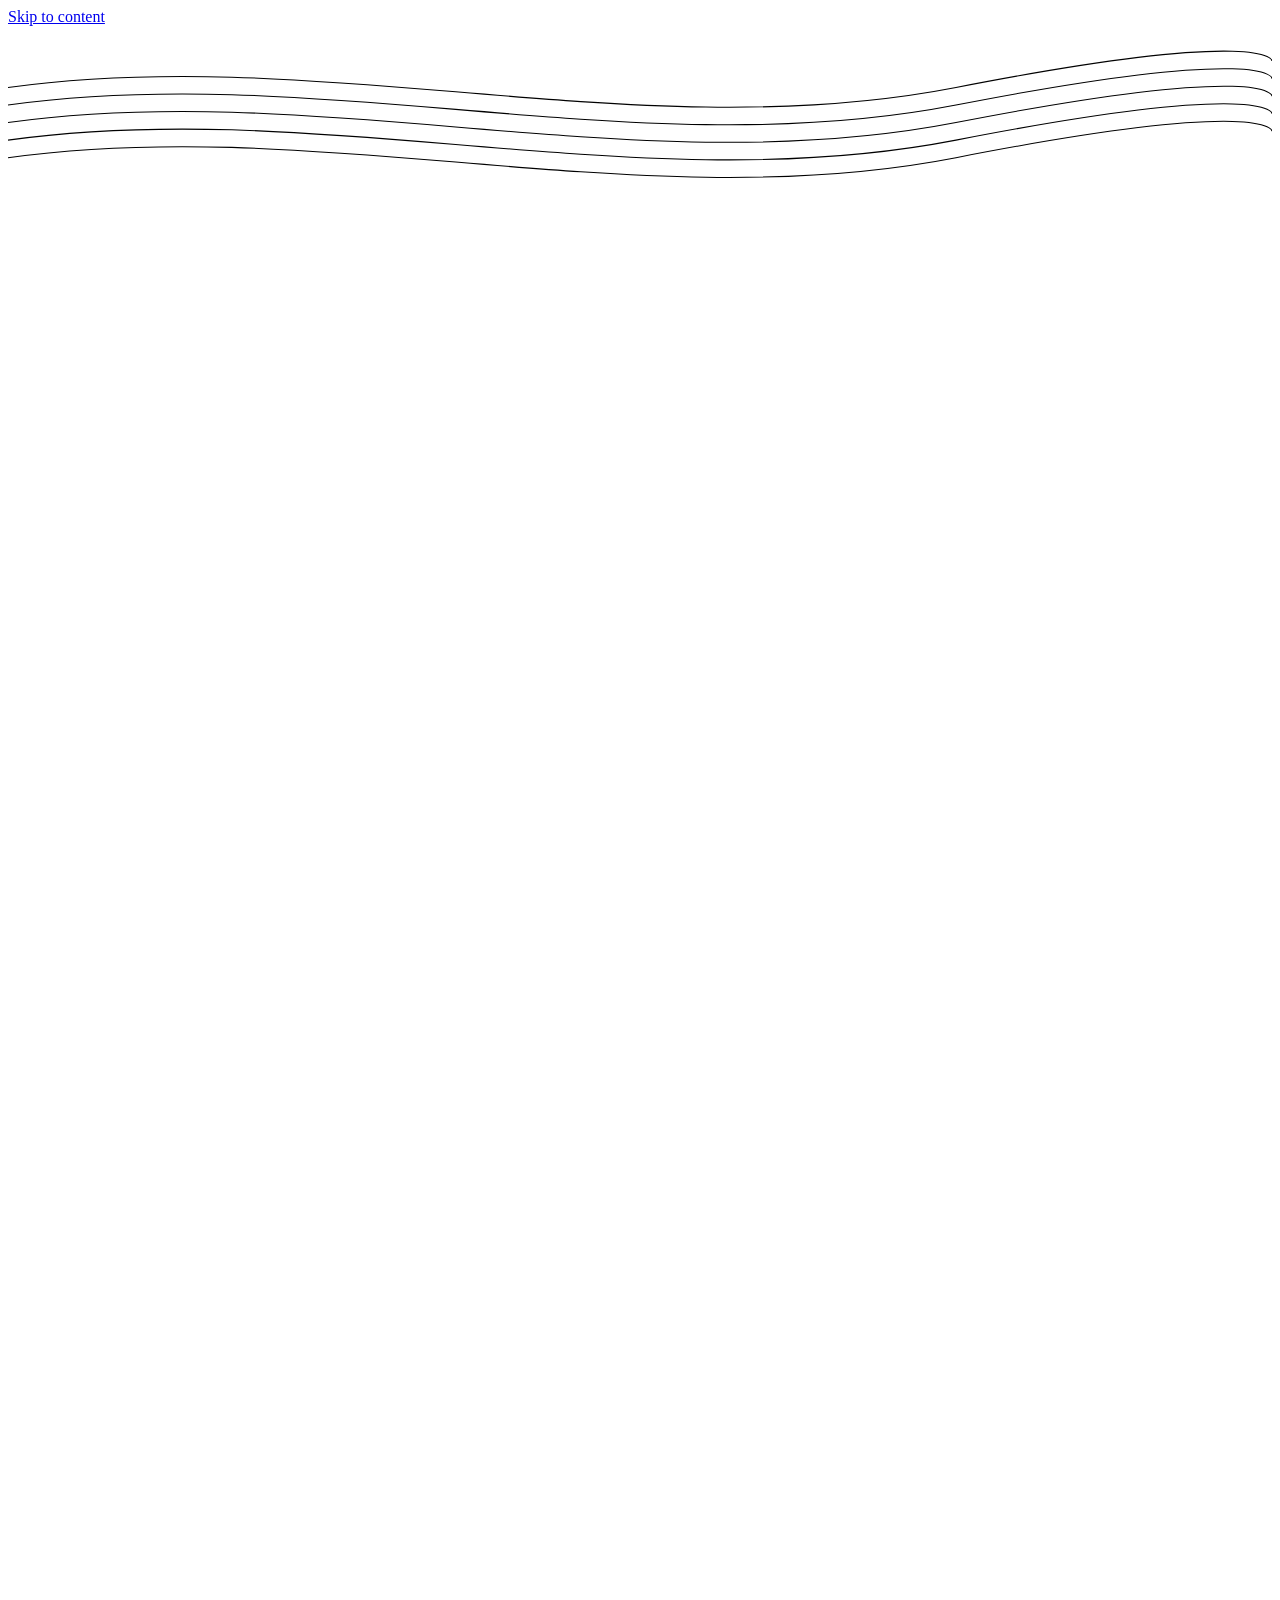
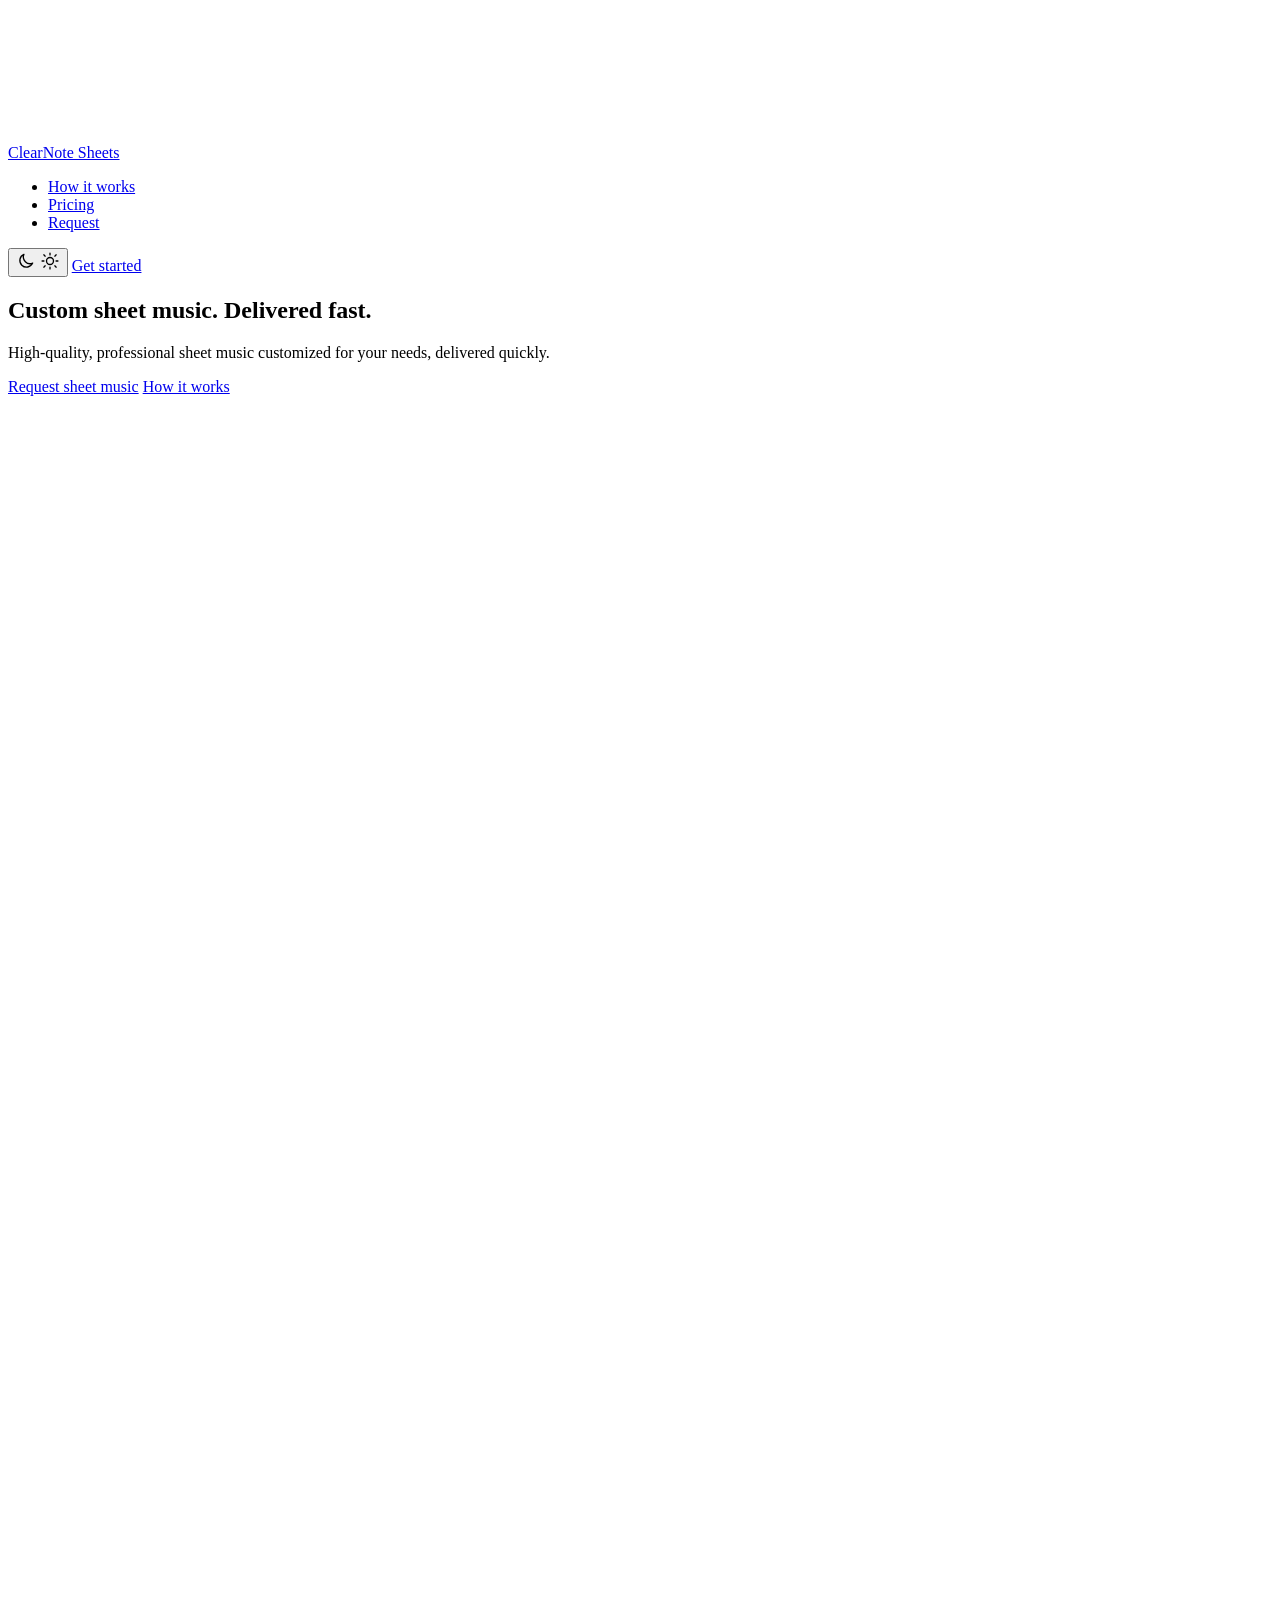
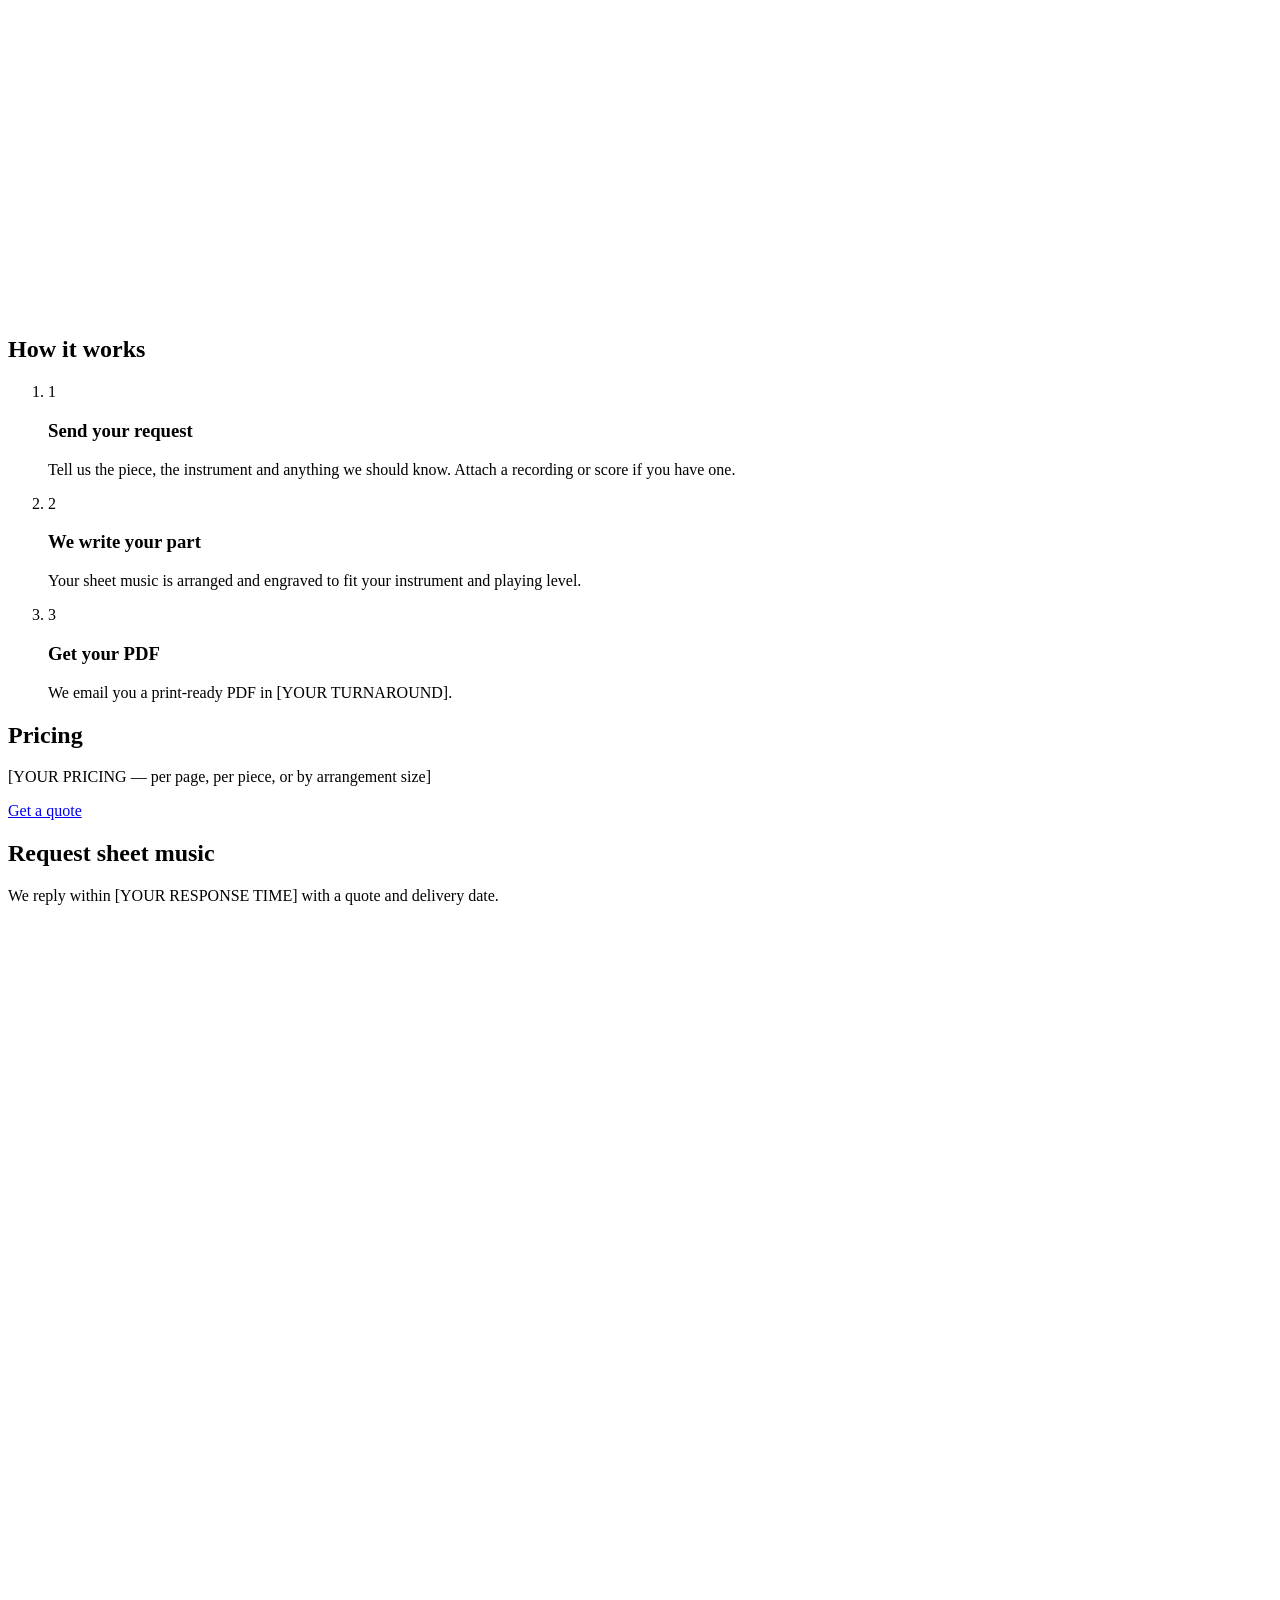
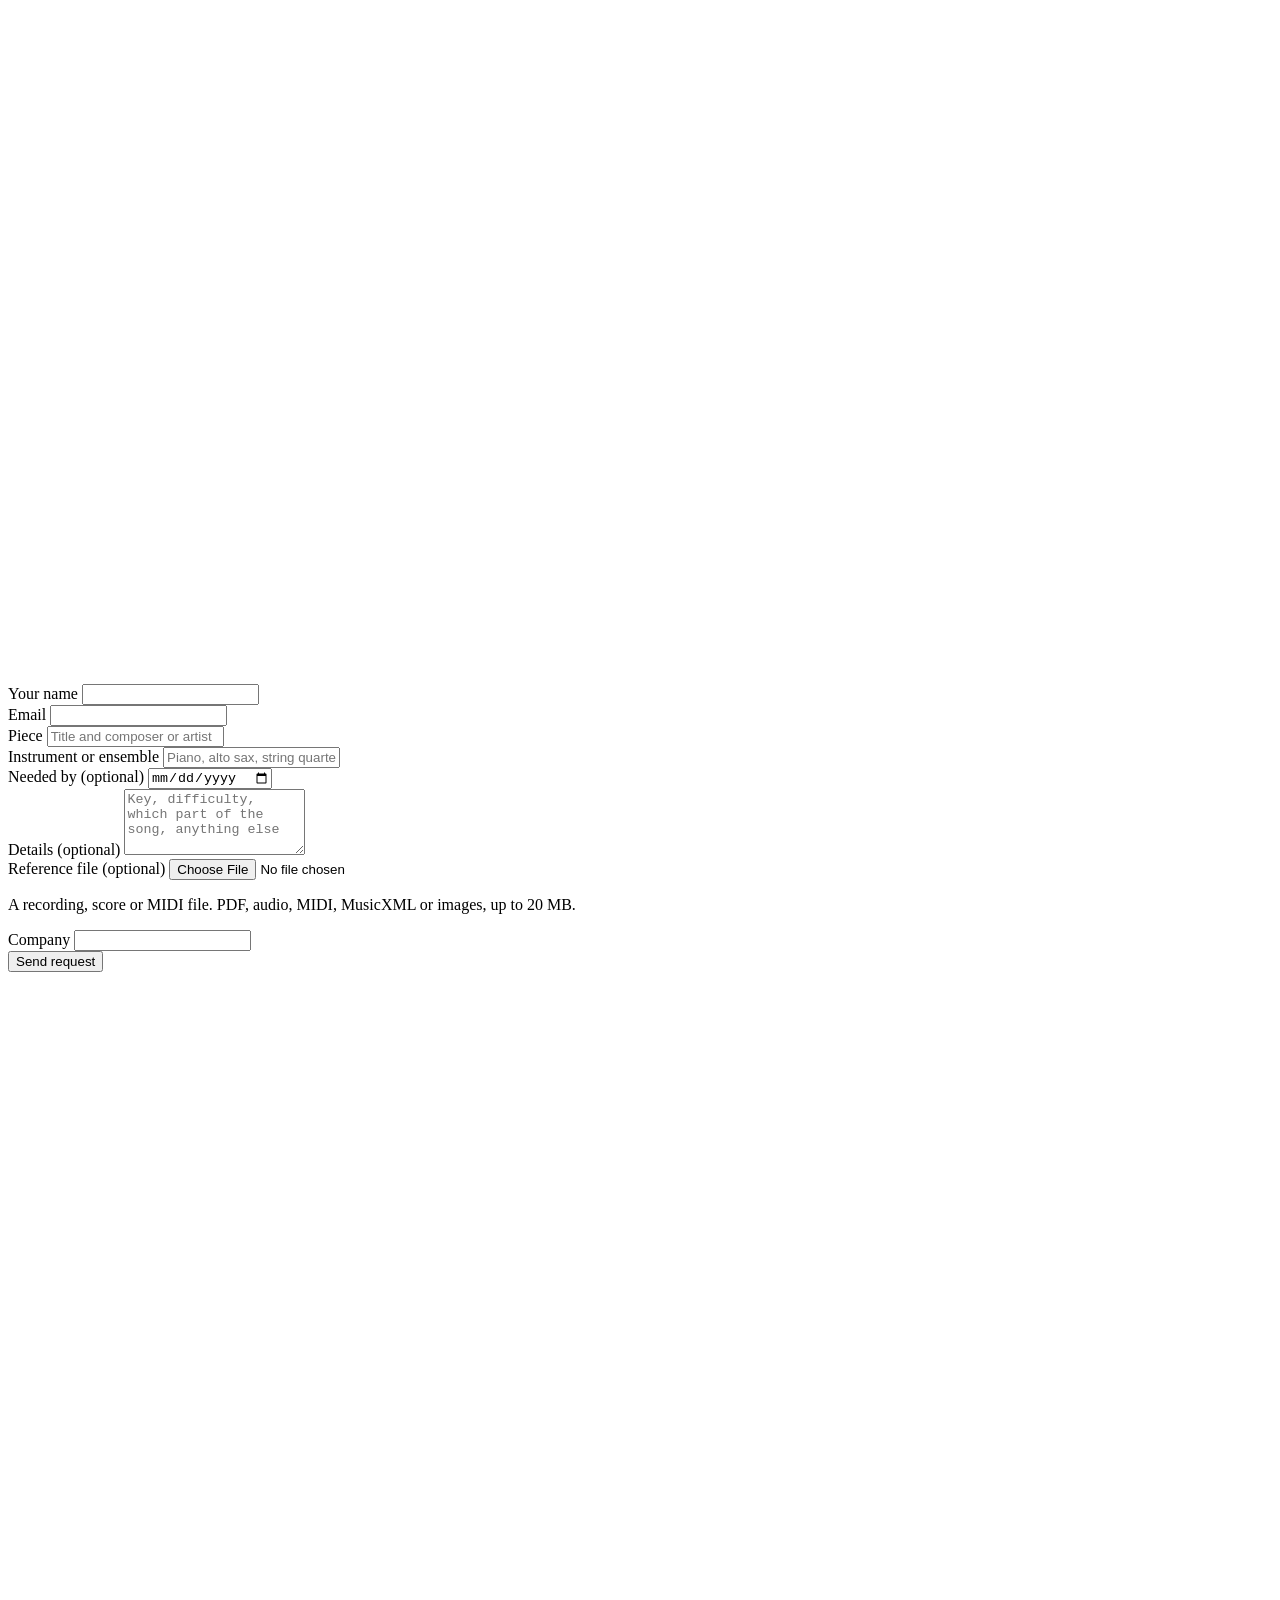
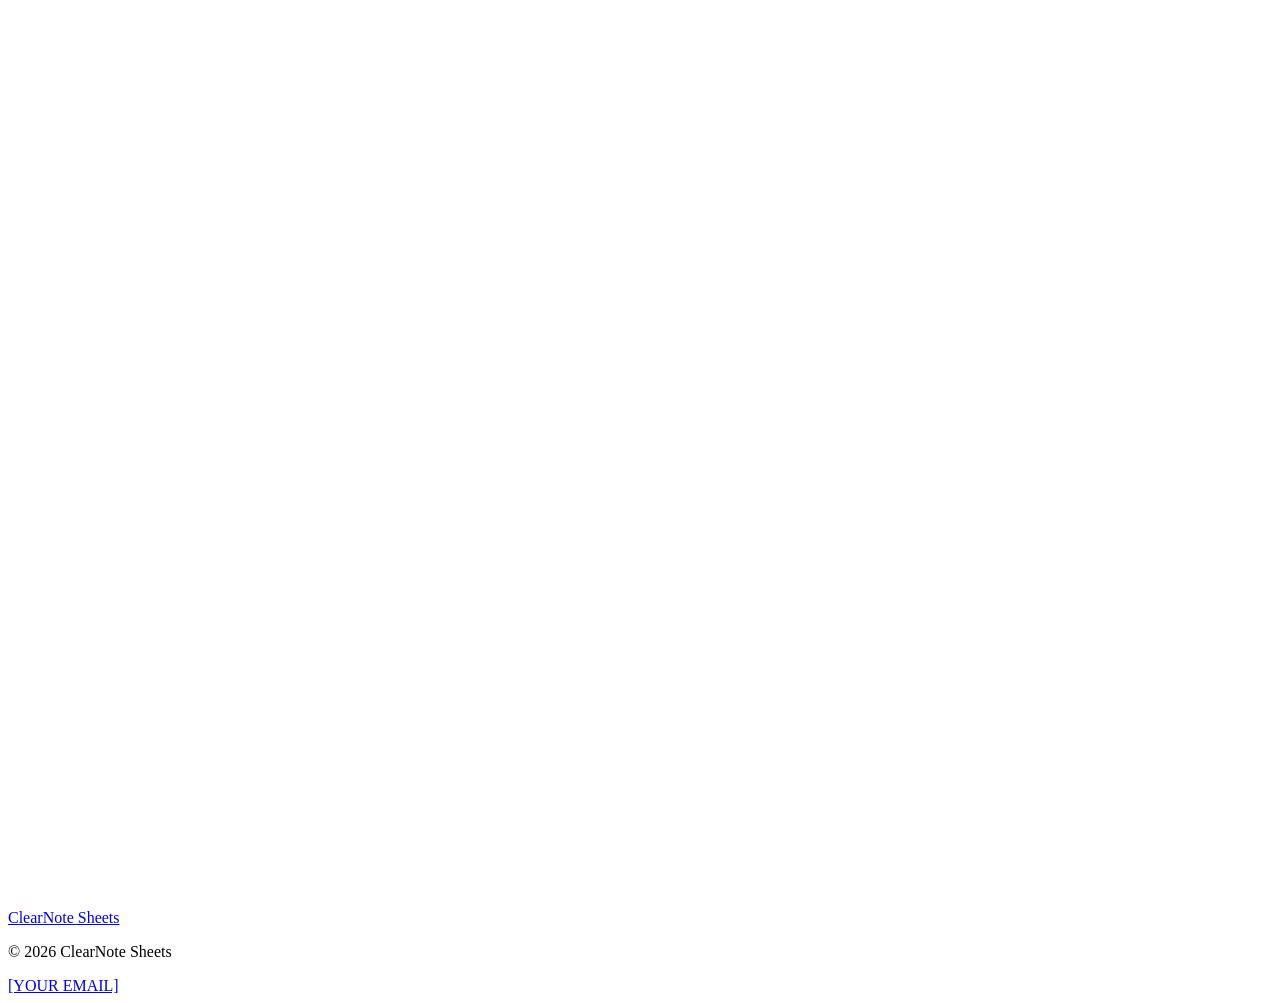
==== index.html @ dbc38e73 "Add files via upload" ====
<!doctype html>
<html lang="en">
<head>
  <meta charset="utf-8">
  <meta name="viewport" content="width=device-width, initial-scale=1, viewport-fit=cover">
  <title>ClearNote Sheets — Custom sheet music, delivered fast</title>
  <meta name="description" content="High-quality, professional sheet music customized for your needs, delivered quickly.">
  <meta name="theme-color" content="#F5F2EC" media="(prefers-color-scheme: light)">
  <meta name="theme-color" content="#0F1E2A" media="(prefers-color-scheme: dark)">
  <link rel="icon" href="/favicon.svg" type="image/svg+xml">
  <link rel="apple-touch-icon" href="/apple-touch-icon.png">

  <!-- Sets data-theme before first paint so there's no light/dark flash -->
  <script src="/js/theme.js"></script>

  <link rel="preconnect" href="https://fonts.googleapis.com">
  <link rel="preconnect" href="https://fonts.gstatic.com" crossorigin>
  <link rel="stylesheet" href="https://fonts.googleapis.com/css2?family=Montserrat:wght@300;400;500&display=swap">
  <link rel="preload" href="/assets/logo/clearnote-note-sprite.svg" as="fetch" crossorigin="anonymous">

  <link rel="stylesheet" href="/css/tokens.css">
  <link rel="stylesheet" href="/css/glass.css">
  <link rel="stylesheet" href="/css/site.css">

  <script src="/js/crystal.js" defer></script>
  <script src="/js/request-form.js" defer></script>
</head>
<body>
  <a class="skip-link" href="#main">Skip to content</a>

  <!-- Ambient light the glass refracts -->
  <div class="backdrop" aria-hidden="true">
    <div class="backdrop__blob backdrop__blob--1"></div>
    <div class="backdrop__blob backdrop__blob--2"></div>
    <div class="backdrop__blob backdrop__blob--3"></div>
    <div class="backdrop__prism"></div>
    <div class="backdrop__rays"></div>
    <svg class="backdrop__staff" viewBox="0 0 1440 220" preserveAspectRatio="none">
      <g fill="none" stroke="currentColor" stroke-width="1.2">
        <path d="M0,70 C360,20 720,140 1080,70 S1440,40 1440,40"/>
        <path d="M0,90 C360,40 720,160 1080,90 S1440,60 1440,60"/>
        <path d="M0,110 C360,60 720,180 1080,110 S1440,80 1440,80"/>
        <path d="M0,130 C360,80 720,200 1080,130 S1440,100 1440,100"/>
        <path d="M0,150 C360,100 720,220 1080,150 S1440,120 1440,120"/>
      </g>
    </svg>
  </div>

  <header class="site-header">
    <nav class="nav glass glass--refract" aria-label="Main">
      <a class="brand" href="/" aria-label="ClearNote Sheets home">
        <svg class="crystal brand__note" viewBox="0 0 200 240" aria-hidden="true"><use href="#cn-note"/></svg>
        <span class="brand__word">ClearNote Sheets</span>
      </a>
      <ul class="nav__links">
        <li><a href="#how">How it works</a></li>
        <li><a href="#pricing">Pricing</a></li>
        <li><a href="#request">Request</a></li>
      </ul>
      <div class="nav__actions">
        <button class="theme-toggle glass" type="button" data-theme-toggle aria-label="Switch to dark mode">
          <svg class="theme-toggle__moon" width="20" height="20" viewBox="0 0 24 24" fill="none" stroke="currentColor" stroke-width="1.6" stroke-linecap="round" stroke-linejoin="round" aria-hidden="true"><path d="M20 14.5A8 8 0 0 1 9.5 4a8 8 0 1 0 10.5 10.5Z"/></svg>
          <svg class="theme-toggle__sun" width="20" height="20" viewBox="0 0 24 24" fill="none" stroke="currentColor" stroke-width="1.6" stroke-linecap="round" aria-hidden="true"><circle cx="12" cy="12" r="4.2"/><path d="M12 2.5v2.2M12 19.3v2.2M4.6 4.6l1.6 1.6M17.8 17.8l1.6 1.6M2.5 12h2.2M19.3 12h2.2M4.6 19.4l1.6-1.6M17.8 6.2l1.6-1.6"/></svg>
        </button>
        <a class="btn btn--solid nav__cta" href="#request">Get started</a>
      </div>
    </nav>
  </header>

  <main id="main">
    <section class="hero">
      <div class="hero__copy">
        <h1 class="hero__title">
          <span>Custom</span>
          <span>sheet music.</span>
          <span>Delivered fast.</span>
        </h1>
        <p class="hero__lede">High-quality, professional sheet music customized for your needs, delivered quickly.</p>
        <div class="hero__actions">
          <a class="btn btn--solid" href="#request">Request sheet music</a>
          <a class="btn glass glass--refract" href="#how">How it works</a>
        </div>
      </div>

      <div class="hero__stage" aria-hidden="true">
        <div class="hero__halo"></div>
        <div class="hero__lens glass glass--refract"></div>
        <div class="hero__lens hero__lens--small glass glass--refract"></div>
        <svg class="crystal hero__note" viewBox="0 0 200 240" data-tilt><use href="#cn-note"/></svg>
      </div>
    </section>

    <section class="section" id="how" aria-labelledby="how-title">
      <h2 class="section__title" id="how-title">How it works</h2>
      <ol class="steps">
        <li class="step glass glass--refract">
          <span class="step__n">1</span>
          <h3 class="step__title">Send your request</h3>
          <p>Tell us the piece, the instrument and anything we should know. Attach a recording or score if you have one.</p>
        </li>
        <li class="step glass glass--refract">
          <span class="step__n">2</span>
          <h3 class="step__title">We write your part</h3>
          <p>Your sheet music is arranged and engraved to fit your instrument and playing level.</p>
        </li>
        <li class="step glass glass--refract">
          <span class="step__n">3</span>
          <h3 class="step__title">Get your PDF</h3>
          <p>We email you a print-ready PDF in [YOUR TURNAROUND].</p>
        </li>
      </ol>
    </section>

    <section class="section" id="pricing" aria-labelledby="pricing-title">
      <div class="pricing glass">
        <div>
          <h2 class="section__title" id="pricing-title">Pricing</h2>
          <p class="muted">[YOUR PRICING — per page, per piece, or by arrangement size]</p>
        </div>
        <a class="btn btn--solid" href="#request">Get a quote</a>
      </div>
    </section>

    <section class="section request" id="request" aria-labelledby="request-title">
      <div class="request__intro">
        <h2 class="section__title" id="request-title">Request sheet music</h2>
        <p class="muted">We reply within [YOUR RESPONSE TIME] with a quote and delivery date.</p>
        <div class="request__surfaces" aria-hidden="true">
          <div class="surface" data-surface="ivory"><svg class="crystal" viewBox="0 0 200 240"><use href="#cn-note"/></svg></div>
          <div class="surface" data-surface="mist"><svg class="crystal" viewBox="0 0 200 240"><use href="#cn-note"/></svg></div>
          <div class="surface" data-surface="navy"><svg class="crystal" viewBox="0 0 200 240"><use href="#cn-note"/></svg></div>
        </div>
      </div>

      <form class="request-form glass" action="/api/request" method="post" enctype="multipart/form-data" novalidate data-request-form>
        <div class="field-row">
          <div class="field">
            <label for="rf-name">Your name</label>
            <input id="rf-name" name="name" type="text" autocomplete="name" required data-missing="Add your name." maxlength="120">
          </div>
          <div class="field">
            <label for="rf-email">Email</label>
            <input id="rf-email" name="email" type="email" autocomplete="email" required data-missing="Add your email so we can reply." maxlength="200">
          </div>
        </div>

        <div class="field">
          <label for="rf-piece">Piece</label>
          <input id="rf-piece" name="piece" type="text" required data-missing="Add the piece you want written." maxlength="200" placeholder="Title and composer or artist">
        </div>

        <div class="field-row">
          <div class="field">
            <label for="rf-instrument">Instrument or ensemble</label>
            <input id="rf-instrument" name="instrument" type="text" required data-missing="Add the instrument or ensemble." maxlength="120" placeholder="Piano, alto sax, string quartet…">
          </div>
          <div class="field">
            <label for="rf-deadline">Needed by <span class="optional">(optional)</span></label>
            <input id="rf-deadline" name="deadline" type="date">
          </div>
        </div>

        <div class="field">
          <label for="rf-notes">Details <span class="optional">(optional)</span></label>
          <textarea id="rf-notes" name="notes" rows="4" maxlength="4000" placeholder="Key, difficulty, which part of the song, anything else"></textarea>
        </div>

        <div class="field">
          <label for="rf-file">Reference file <span class="optional">(optional)</span></label>
          <input id="rf-file" name="file" type="file" accept=".pdf,.mp3,.wav,.m4a,.mid,.midi,.musicxml,.mxl,.xml,.png,.jpg,.jpeg" aria-describedby="rf-file-hint">
          <p class="hint" id="rf-file-hint">A recording, score or MIDI file. PDF, audio, MIDI, MusicXML or images, up to 20 MB.</p>
        </div>

        <!-- Honeypot: hidden from people, filled by bots -->
        <div class="hp" aria-hidden="true">
          <label for="rf-company">Company</label>
          <input id="rf-company" name="company" type="text" tabindex="-1" autocomplete="off">
        </div>

        <div class="request-form__footer">
          <button class="btn btn--solid" type="submit">Send request</button>
          <p class="form-status" role="status" aria-live="polite" data-form-status></p>
        </div>
      </form>
    </section>
  </main>

  <footer class="site-footer">
    <a class="brand brand--small" href="/">
      <svg class="crystal brand__note" viewBox="0 0 200 240" aria-hidden="true"><use href="#cn-note"/></svg>
      <span class="brand__word">ClearNote Sheets</span>
    </a>
    <p class="muted">© <span data-year>2026</span> ClearNote Sheets</p>
    <a class="muted" href="mailto:[YOUR EMAIL]">[YOUR EMAIL]</a>
  </footer>
</body>
</html>
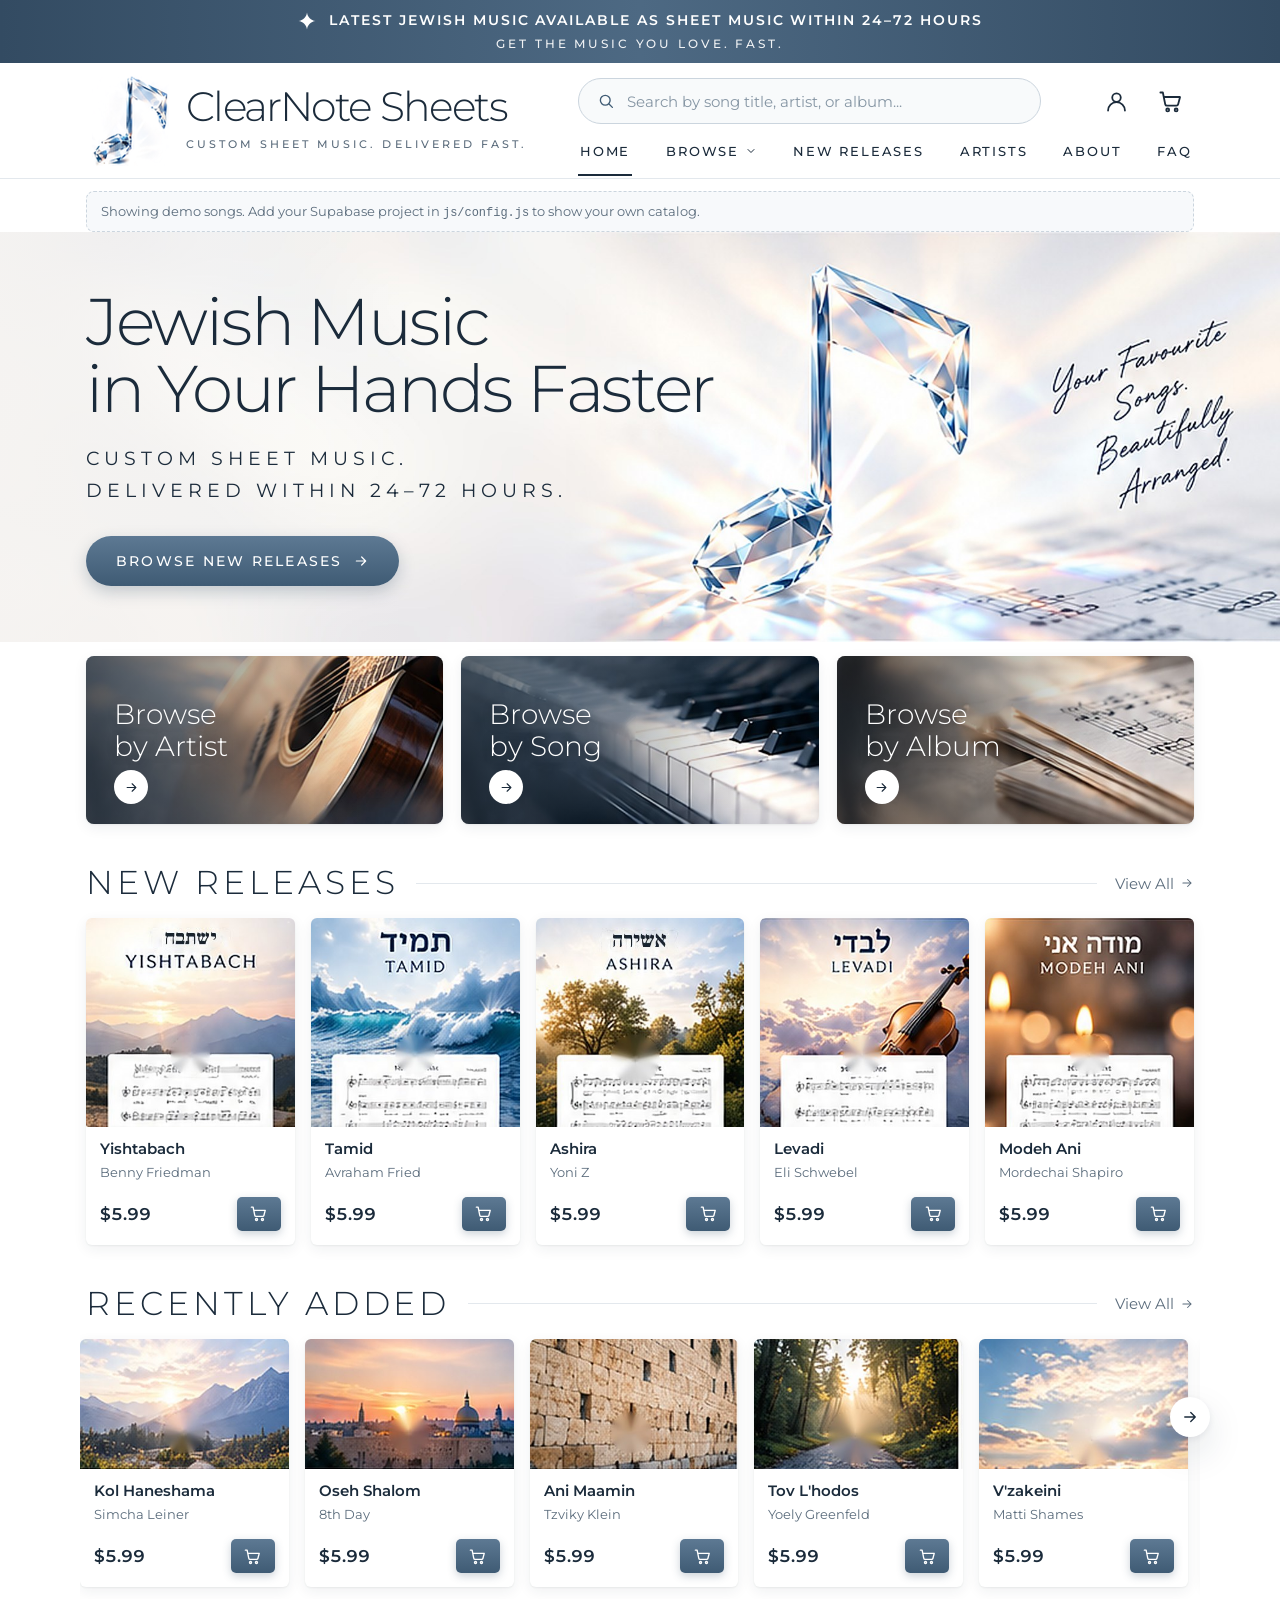
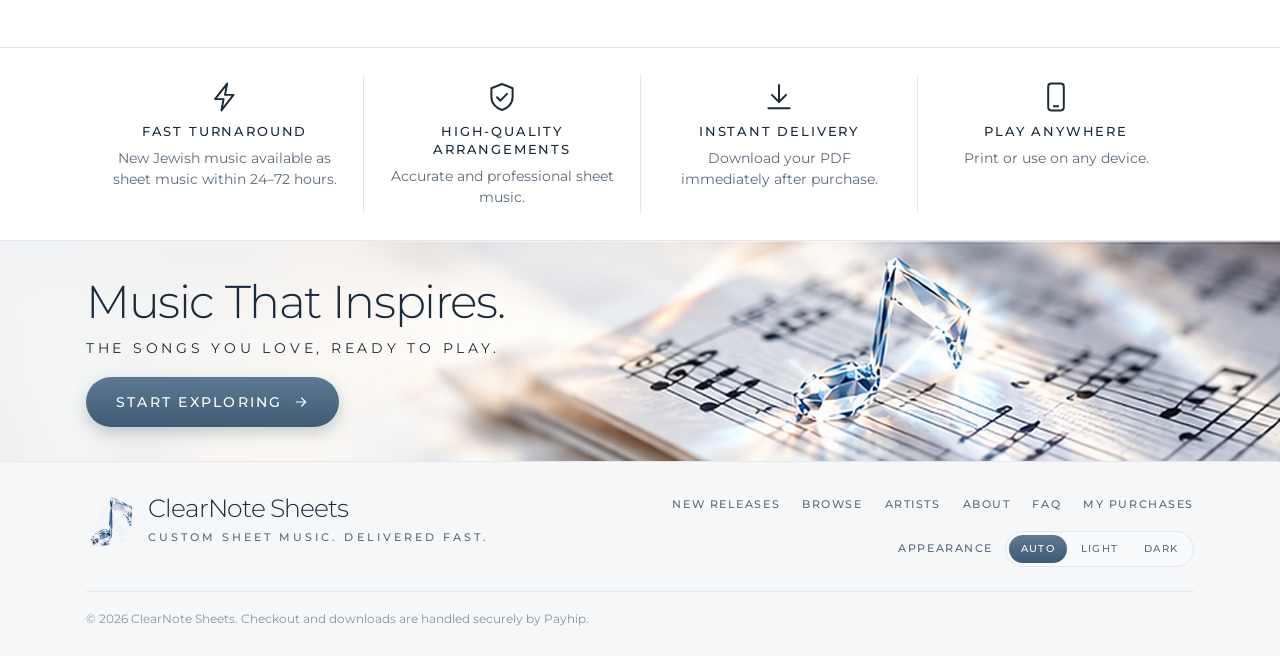
==== commit 005884a8: "Add files via upload" ====
--- a/index.html
+++ b/index.html
@@ -1,197 +1,146 @@
 <!doctype html>
 <html lang="en">
 <head>
-  <meta charset="utf-8">
-  <meta name="viewport" content="width=device-width, initial-scale=1, viewport-fit=cover">
-  <title>ClearNote Sheets — Custom sheet music, delivered fast</title>
-  <meta name="description" content="High-quality, professional sheet music customized for your needs, delivered quickly.">
-  <meta name="theme-color" content="#F5F2EC" media="(prefers-color-scheme: light)">
-  <meta name="theme-color" content="#0F1E2A" media="(prefers-color-scheme: dark)">
-  <link rel="icon" href="/favicon.svg" type="image/svg+xml">
-  <link rel="apple-touch-icon" href="/apple-touch-icon.png">
+<meta charset="utf-8">
+<meta name="viewport" content="width=device-width, initial-scale=1">
+<title>ClearNote Sheets | Jewish Music in Your Hands Faster</title>
+<meta name="description" content="Jewish music in your hands faster: the latest Jewish music as sheet music within 24–72 hours. Instant PDF download.">
+<meta name="theme-color" content="#172B3B">
+<link rel="icon" href="favicon.png" type="image/png">
+<link rel="apple-touch-icon" href="apple-touch-icon.png">
+<meta property="og:type" content="website">
+<meta property="og:site_name" content="ClearNote Sheets">
+<meta property="og:title" content="ClearNote Sheets | Jewish Music in Your Hands Faster">
+<meta property="og:description" content="Jewish music in your hands faster: the latest Jewish music as sheet music within 24–72 hours. Instant PDF download.">
+<meta property="og:image" content="https://clearnotesheets.com/og-image.jpg">
+<meta property="og:url" content="https://clearnotesheets.com/">
+<link rel="canonical" href="https://clearnotesheets.com/">
 
-  <!-- Sets data-theme before first paint so there's no light/dark flash -->
-  <script src="/js/theme.js"></script>
-
-  <link rel="preconnect" href="https://fonts.googleapis.com">
-  <link rel="preconnect" href="https://fonts.gstatic.com" crossorigin>
-  <link rel="stylesheet" href="https://fonts.googleapis.com/css2?family=Montserrat:wght@300;400;500&display=swap">
-  <link rel="preload" href="/assets/logo/clearnote-note-sprite.svg" as="fetch" crossorigin="anonymous">
-
-  <link rel="stylesheet" href="/css/tokens.css">
-  <link rel="stylesheet" href="/css/glass.css">
-  <link rel="stylesheet" href="/css/site.css">
-
-  <script src="/js/crystal.js" defer></script>
-  <script src="/js/request-form.js" defer></script>
+<meta name="twitter:card" content="summary_large_image">
+<script>try{var t=localStorage.getItem('cn-theme');if(t==='light'||t==='dark')document.documentElement.dataset.theme=t}catch(e){}</script>
+<link rel="preconnect" href="https://fonts.googleapis.com">
+<link rel="preconnect" href="https://fonts.gstatic.com" crossorigin>
+<link rel="stylesheet" href="https://fonts.googleapis.com/css2?family=Montserrat:wght@300;400;500;600&amp;display=swap">
+<link rel="stylesheet" href="css/tokens.css">
+<link rel="stylesheet" href="css/glass.css">
+<link rel="stylesheet" href="css/site.css">
+<script src="js/payhip-config.js"></script>
+<script src="https://payhip.com/payhip.js" defer></script>
+<script type="module" src="js/home.js"></script>
 </head>
 <body>
-  <a class="skip-link" href="#main">Skip to content</a>
+<a class="skip" href="#main">Skip to content</a>
+<div class="infobar" role="note">
+  <div class="infobar__inner">
+    <p class="infobar__main"><svg viewBox="0 0 24 24" fill="currentColor" aria-hidden="true"><path d="M12 1.8c.75 5.6 4.6 9.45 10.2 10.2-5.6.75-9.45 4.6-10.2 10.2-.75-5.6-4.6-9.45-10.2-10.2C7.4 11.25 11.25 7.4 12 1.8z"/></svg><span class="long">Latest Jewish music available as sheet music within 24–72 hours</span><span class="short">New Jewish music as sheet music in 24–72 hours</span></p>
+    <p class="infobar__sub">Get the music you love. Fast.</p>
+  </div>
+</div>
+<header class="site-header">
+  <div class="site-header__inner">
+    <a class="brand" href="./" aria-label="ClearNote Sheets home"><span class="brand__icon" aria-hidden="true"></span><span class="brand__text"><span class="brand__word">ClearNote Sheets</span><span class="brand__tag">Custom sheet music. Delivered fast.</span></span></a>
+    <form class="search" role="search" action="browse.html" data-search>
+      <label class="search__field"><svg viewBox="0 0 24 24" fill="none" stroke="currentColor" stroke-width="1.8" stroke-linecap="round" aria-hidden="true"><circle cx="11" cy="11" r="6.5"/><path d="M16 16l4.5 4.5"/></svg><span class="sr-only">Search by song title, artist, or album</span>
+        <input class="search__input" type="search" name="q" placeholder="Search by song title, artist, or album..." autocomplete="off" autocapitalize="off" spellcheck="false" enterkeyhint="search" role="combobox" aria-expanded="false" aria-controls="search-results" aria-autocomplete="list">
+      </label>
+      <div class="search__results" id="search-results" role="listbox" aria-label="Matching sheets" data-search-results hidden></div>
+    </form>
+    <div class="header-actions">
+      <a class="icon-btn" href="#" data-account aria-label="My purchases"><svg viewBox="0 0 24 24" fill="none" stroke="currentColor" stroke-width="1.6" stroke-linecap="round" stroke-linejoin="round" aria-hidden="true"><circle cx="12" cy="8.5" r="3.8"/><path d="M4.5 20a7.5 7.5 0 0 1 15 0"/></svg></a>
+      <a class="icon-btn payhip-open-cart-button" href="#" aria-label="Open your cart"><svg viewBox="0 0 24 24" fill="none" stroke="currentColor" stroke-width="1.6" stroke-linecap="round" stroke-linejoin="round" aria-hidden="true"><path d="M3 4h2.2l2.1 10.4a1.6 1.6 0 0 0 1.6 1.3h8.3a1.6 1.6 0 0 0 1.6-1.2L20.5 8H6.1"/><circle cx="9.5" cy="19.5" r="1.3"/><circle cx="17" cy="19.5" r="1.3"/></svg><span class="cart-count" data-cart-count hidden></span></a>
+      <button class="icon-btn menu-btn" type="button" data-menu-toggle aria-expanded="false" aria-controls="mobile-nav" aria-label="Menu"><svg viewBox="0 0 24 24" fill="none" stroke="currentColor" stroke-width="1.8" stroke-linecap="round" aria-hidden="true"><path d="M4 7h16M4 12h16M4 17h16"/></svg></button>
+    </div>
+    <nav class="nav" aria-label="Main">
+      <a href="./" aria-current="page">Home</a>
+      <div class="nav-drop"><a class="nav-drop__toggle" href="browse.html">Browse <svg viewBox="0 0 24 24" fill="none" stroke="currentColor" stroke-width="2" stroke-linecap="round" stroke-linejoin="round" aria-hidden="true"><path d="M6 9l6 6 6-6"/></svg></a>
+        <div class="nav-drop__menu"><a href="browse.html">All sheets</a><a href="browse.html?sort=title">Songs A–Z</a><a href="browse.html?by=artist">Artists</a><a href="browse.html?by=album">Albums</a></div>
+      </div>
+      <a href="browse.html?new=1">New Releases</a>
+      <a href="browse.html?by=artist">Artists</a>
+      <a href="about.html">About</a>
+      <a href="faq.html">FAQ</a>
+    </nav>
+  </div>
+  <nav class="mobile-nav" id="mobile-nav" aria-label="Main" hidden>
+    <a href="./" aria-current="page">Home</a>
+    <a href="browse.html">Browse all sheets</a>
+    <a href="browse.html?new=1">New releases</a>
+    <a href="browse.html?by=artist">Artists</a>
+    <a href="browse.html?by=album">Albums</a>
+    <a href="about.html">About</a>
+    <a href="faq.html">FAQ</a>
+    <a href="#" data-account>My purchases</a>
+    <div class="theme-choice" role="group" aria-label="Appearance"><span class="theme-choice__label">Appearance</span><div class="segmented segmented--sm"><button type="button" data-theme-choice="auto" aria-pressed="true">Auto</button><button type="button" data-theme-choice="light" aria-pressed="false">Light</button><button type="button" data-theme-choice="dark" aria-pressed="false">Dark</button></div></div>
+  </nav>
+</header>
+<main id="main">
+  <section class="hero" aria-labelledby="hero-title">
+    <div class="hero__art" aria-hidden="true"></div>
+    <div class="hero__inner">
+      <div class="hero__copy">
+        <h1 class="hero__title" id="hero-title">Jewish Music<br> in Your Hands Faster</h1>
+        <p class="hero__sub">Custom sheet music.<br> Delivered within 24–72 hours.</p>
+        <a class="btn btn--primary" href="browse.html?new=1">Browse New Releases <svg viewBox="0 0 24 24" fill="none" stroke="currentColor" stroke-width="1.8" stroke-linecap="round" stroke-linejoin="round" aria-hidden="true"><path d="M5 12h14M13 6l6 6-6 6"/></svg></a>
+      </div>
+    </div>
+  </section>
 
-  <!-- Ambient light the glass refracts -->
-  <div class="backdrop" aria-hidden="true">
-    <div class="backdrop__blob backdrop__blob--1"></div>
-    <div class="backdrop__blob backdrop__blob--2"></div>
-    <div class="backdrop__blob backdrop__blob--3"></div>
-    <div class="backdrop__prism"></div>
-    <div class="backdrop__rays"></div>
-    <svg class="backdrop__staff" viewBox="0 0 1440 220" preserveAspectRatio="none">
-      <g fill="none" stroke="currentColor" stroke-width="1.2">
-        <path d="M0,70 C360,20 720,140 1080,70 S1440,40 1440,40"/>
-        <path d="M0,90 C360,40 720,160 1080,90 S1440,60 1440,60"/>
-        <path d="M0,110 C360,60 720,180 1080,110 S1440,80 1440,80"/>
-        <path d="M0,130 C360,80 720,200 1080,130 S1440,100 1440,100"/>
-        <path d="M0,150 C360,100 720,220 1080,150 S1440,120 1440,120"/>
-      </g>
-    </svg>
+  <div class="page">
+    <nav class="tiles" aria-label="Browse the catalog">
+      <a class="tile tile--artist" href="browse.html?by=artist"><span class="tile__img" aria-hidden="true"></span><span class="tile__label">Browse<br> by Artist</span><span class="tile__go" aria-hidden="true"><svg viewBox="0 0 24 24" fill="none" stroke="currentColor" stroke-width="1.8" stroke-linecap="round" stroke-linejoin="round" aria-hidden="true"><path d="M5 12h14M13 6l6 6-6 6"/></svg></span></a>
+      <a class="tile tile--song" href="browse.html?sort=title"><span class="tile__img" aria-hidden="true"></span><span class="tile__label">Browse<br> by Song</span><span class="tile__go" aria-hidden="true"><svg viewBox="0 0 24 24" fill="none" stroke="currentColor" stroke-width="1.8" stroke-linecap="round" stroke-linejoin="round" aria-hidden="true"><path d="M5 12h14M13 6l6 6-6 6"/></svg></span></a>
+      <a class="tile tile--album" href="browse.html?by=album"><span class="tile__img" aria-hidden="true"></span><span class="tile__label">Browse<br> by Album</span><span class="tile__go" aria-hidden="true"><svg viewBox="0 0 24 24" fill="none" stroke="currentColor" stroke-width="1.8" stroke-linecap="round" stroke-linejoin="round" aria-hidden="true"><path d="M5 12h14M13 6l6 6-6 6"/></svg></span></a>
+    </nav>
+
+    <section class="section" aria-labelledby="new-title">
+      <div class="section__head"><h2 class="section__title" id="new-title" data-new-title>New Releases</h2><a class="view-all" href="browse.html?new=1" data-new-link>View All <svg viewBox="0 0 24 24" fill="none" stroke="currentColor" stroke-width="1.8" stroke-linecap="round" stroke-linejoin="round" aria-hidden="true"><path d="M5 12h14M13 6l6 6-6 6"/></svg></a></div>
+      <ul class="cards cards--five" data-new-releases aria-busy="true"><li class="card" aria-hidden="true"><div class="card__media skeleton"></div><div class="card__body"><div class="skeleton sk-line" style="width:70%"></div><div class="skeleton sk-line" style="width:45%"></div><div class="skeleton sk-line" style="width:30%;height:22px"></div></div></li><li class="card" aria-hidden="true"><div class="card__media skeleton"></div><div class="card__body"><div class="skeleton sk-line" style="width:70%"></div><div class="skeleton sk-line" style="width:45%"></div><div class="skeleton sk-line" style="width:30%;height:22px"></div></div></li><li class="card" aria-hidden="true"><div class="card__media skeleton"></div><div class="card__body"><div class="skeleton sk-line" style="width:70%"></div><div class="skeleton sk-line" style="width:45%"></div><div class="skeleton sk-line" style="width:30%;height:22px"></div></div></li><li class="card" aria-hidden="true"><div class="card__media skeleton"></div><div class="card__body"><div class="skeleton sk-line" style="width:70%"></div><div class="skeleton sk-line" style="width:45%"></div><div class="skeleton sk-line" style="width:30%;height:22px"></div></div></li><li class="card" aria-hidden="true"><div class="card__media skeleton"></div><div class="card__body"><div class="skeleton sk-line" style="width:70%"></div><div class="skeleton sk-line" style="width:45%"></div><div class="skeleton sk-line" style="width:30%;height:22px"></div></div></li></ul>
+    </section>
+
+    <section class="section" aria-labelledby="recent-title" data-recent-section>
+      <div class="section__head"><h2 class="section__title" id="recent-title">Recently Added</h2><a class="view-all" href="browse.html">View All <svg viewBox="0 0 24 24" fill="none" stroke="currentColor" stroke-width="1.8" stroke-linecap="round" stroke-linejoin="round" aria-hidden="true"><path d="M5 12h14M13 6l6 6-6 6"/></svg></a></div>
+      <div class="carousel">
+        <ul class="cards cards--wide" data-recent></ul>
+        <button class="carousel__next" type="button" data-carousel-next aria-label="Show more recently added sheets" hidden><svg viewBox="0 0 24 24" fill="none" stroke="currentColor" stroke-width="1.8" stroke-linecap="round" stroke-linejoin="round" aria-hidden="true"><path d="M5 12h14M13 6l6 6-6 6"/></svg></button>
+      </div>
+    </section>
   </div>
 
-  <header class="site-header">
-    <nav class="nav glass glass--refract" aria-label="Main">
-      <a class="brand" href="/" aria-label="ClearNote Sheets home">
-        <svg class="crystal brand__note" viewBox="0 0 200 240" aria-hidden="true"><use href="#cn-note"/></svg>
-        <span class="brand__word">ClearNote Sheets</span>
-      </a>
-      <ul class="nav__links">
-        <li><a href="#how">How it works</a></li>
-        <li><a href="#pricing">Pricing</a></li>
-        <li><a href="#request">Request</a></li>
-      </ul>
-      <div class="nav__actions">
-        <button class="theme-toggle glass" type="button" data-theme-toggle aria-label="Switch to dark mode">
-          <svg class="theme-toggle__moon" width="20" height="20" viewBox="0 0 24 24" fill="none" stroke="currentColor" stroke-width="1.6" stroke-linecap="round" stroke-linejoin="round" aria-hidden="true"><path d="M20 14.5A8 8 0 0 1 9.5 4a8 8 0 1 0 10.5 10.5Z"/></svg>
-          <svg class="theme-toggle__sun" width="20" height="20" viewBox="0 0 24 24" fill="none" stroke="currentColor" stroke-width="1.6" stroke-linecap="round" aria-hidden="true"><circle cx="12" cy="12" r="4.2"/><path d="M12 2.5v2.2M12 19.3v2.2M4.6 4.6l1.6 1.6M17.8 17.8l1.6 1.6M2.5 12h2.2M19.3 12h2.2M4.6 19.4l1.6-1.6M17.8 6.2l1.6-1.6"/></svg>
-        </button>
-        <a class="btn btn--solid nav__cta" href="#request">Get started</a>
-      </div>
-    </nav>
-  </header>
+  <section class="features" aria-label="Why ClearNote Sheets">
+    <ul class="features__inner">
+      <li class="feature"><svg viewBox="0 0 24 24" fill="none" stroke="currentColor" stroke-width="1.4" stroke-linejoin="round" aria-hidden="true"><path d="M13.5 2.5L5 13.5h6l-1.5 8 8.5-11h-6z"/></svg><h3>Fast Turnaround</h3><p>New Jewish music available as sheet music within 24–72 hours.</p></li>
+      <li class="feature"><svg viewBox="0 0 24 24" fill="none" stroke="currentColor" stroke-width="1.4" stroke-linecap="round" stroke-linejoin="round" aria-hidden="true"><path d="M12 2.8l7.5 3v6c0 4.6-3.2 8.2-7.5 9.4-4.3-1.2-7.5-4.8-7.5-9.4v-6z"/><path d="M8.5 12.2l2.4 2.4 4.6-4.8"/></svg><h3>High-Quality Arrangements</h3><p>Accurate and professional sheet music.</p></li>
+      <li class="feature"><svg viewBox="0 0 24 24" fill="none" stroke="currentColor" stroke-width="1.4" stroke-linecap="round" stroke-linejoin="round" aria-hidden="true"><path d="M12 3.5v11.5M7 10.5l5 5 5-5M4.5 20h15"/></svg><h3>Instant Delivery</h3><p>Download your PDF immediately after purchase.</p></li>
+      <li class="feature"><svg viewBox="0 0 24 24" fill="none" stroke="currentColor" stroke-width="1.4" stroke-linecap="round" stroke-linejoin="round" aria-hidden="true"><rect x="6.5" y="2.5" width="11" height="19" rx="2.2"/><path d="M10.5 18.5h3"/></svg><h3>Play Anywhere</h3><p>Print or use on any device.</p></li>
+    </ul>
+  </section>
 
-  <main id="main">
-    <section class="hero">
-      <div class="hero__copy">
-        <h1 class="hero__title">
-          <span>Custom</span>
-          <span>sheet music.</span>
-          <span>Delivered fast.</span>
-        </h1>
-        <p class="hero__lede">High-quality, professional sheet music customized for your needs, delivered quickly.</p>
-        <div class="hero__actions">
-          <a class="btn btn--solid" href="#request">Request sheet music</a>
-          <a class="btn glass glass--refract" href="#how">How it works</a>
-        </div>
-      </div>
-
-      <div class="hero__stage" aria-hidden="true">
-        <div class="hero__halo"></div>
-        <div class="hero__lens glass glass--refract"></div>
-        <div class="hero__lens hero__lens--small glass glass--refract"></div>
-        <svg class="crystal hero__note" viewBox="0 0 200 240" data-tilt><use href="#cn-note"/></svg>
-      </div>
-    </section>
-
-    <section class="section" id="how" aria-labelledby="how-title">
-      <h2 class="section__title" id="how-title">How it works</h2>
-      <ol class="steps">
-        <li class="step glass glass--refract">
-          <span class="step__n">1</span>
-          <h3 class="step__title">Send your request</h3>
-          <p>Tell us the piece, the instrument and anything we should know. Attach a recording or score if you have one.</p>
-        </li>
-        <li class="step glass glass--refract">
-          <span class="step__n">2</span>
-          <h3 class="step__title">We write your part</h3>
-          <p>Your sheet music is arranged and engraved to fit your instrument and playing level.</p>
-        </li>
-        <li class="step glass glass--refract">
-          <span class="step__n">3</span>
-          <h3 class="step__title">Get your PDF</h3>
-          <p>We email you a print-ready PDF in [YOUR TURNAROUND].</p>
-        </li>
-      </ol>
-    </section>
-
-    <section class="section" id="pricing" aria-labelledby="pricing-title">
-      <div class="pricing glass">
-        <div>
-          <h2 class="section__title" id="pricing-title">Pricing</h2>
-          <p class="muted">[YOUR PRICING — per page, per piece, or by arrangement size]</p>
-        </div>
-        <a class="btn btn--solid" href="#request">Get a quote</a>
-      </div>
-    </section>
-
-    <section class="section request" id="request" aria-labelledby="request-title">
-      <div class="request__intro">
-        <h2 class="section__title" id="request-title">Request sheet music</h2>
-        <p class="muted">We reply within [YOUR RESPONSE TIME] with a quote and delivery date.</p>
-        <div class="request__surfaces" aria-hidden="true">
-          <div class="surface" data-surface="ivory"><svg class="crystal" viewBox="0 0 200 240"><use href="#cn-note"/></svg></div>
-          <div class="surface" data-surface="mist"><svg class="crystal" viewBox="0 0 200 240"><use href="#cn-note"/></svg></div>
-          <div class="surface" data-surface="navy"><svg class="crystal" viewBox="0 0 200 240"><use href="#cn-note"/></svg></div>
-        </div>
-      </div>
-
-      <form class="request-form glass" action="/api/request" method="post" enctype="multipart/form-data" novalidate data-request-form>
-        <div class="field-row">
-          <div class="field">
-            <label for="rf-name">Your name</label>
-            <input id="rf-name" name="name" type="text" autocomplete="name" required data-missing="Add your name." maxlength="120">
-          </div>
-          <div class="field">
-            <label for="rf-email">Email</label>
-            <input id="rf-email" name="email" type="email" autocomplete="email" required data-missing="Add your email so we can reply." maxlength="200">
-          </div>
-        </div>
-
-        <div class="field">
-          <label for="rf-piece">Piece</label>
-          <input id="rf-piece" name="piece" type="text" required data-missing="Add the piece you want written." maxlength="200" placeholder="Title and composer or artist">
-        </div>
-
-        <div class="field-row">
-          <div class="field">
-            <label for="rf-instrument">Instrument or ensemble</label>
-            <input id="rf-instrument" name="instrument" type="text" required data-missing="Add the instrument or ensemble." maxlength="120" placeholder="Piano, alto sax, string quartet…">
-          </div>
-          <div class="field">
-            <label for="rf-deadline">Needed by <span class="optional">(optional)</span></label>
-            <input id="rf-deadline" name="deadline" type="date">
-          </div>
-        </div>
-
-        <div class="field">
-          <label for="rf-notes">Details <span class="optional">(optional)</span></label>
-          <textarea id="rf-notes" name="notes" rows="4" maxlength="4000" placeholder="Key, difficulty, which part of the song, anything else"></textarea>
-        </div>
-
-        <div class="field">
-          <label for="rf-file">Reference file <span class="optional">(optional)</span></label>
-          <input id="rf-file" name="file" type="file" accept=".pdf,.mp3,.wav,.m4a,.mid,.midi,.musicxml,.mxl,.xml,.png,.jpg,.jpeg" aria-describedby="rf-file-hint">
-          <p class="hint" id="rf-file-hint">A recording, score or MIDI file. PDF, audio, MIDI, MusicXML or images, up to 20 MB.</p>
-        </div>
-
-        <!-- Honeypot: hidden from people, filled by bots -->
-        <div class="hp" aria-hidden="true">
-          <label for="rf-company">Company</label>
-          <input id="rf-company" name="company" type="text" tabindex="-1" autocomplete="off">
-        </div>
-
-        <div class="request-form__footer">
-          <button class="btn btn--solid" type="submit">Send request</button>
-          <p class="form-status" role="status" aria-live="polite" data-form-status></p>
-        </div>
-      </form>
-    </section>
-  </main>
-
-  <footer class="site-footer">
-    <a class="brand brand--small" href="/">
-      <svg class="crystal brand__note" viewBox="0 0 200 240" aria-hidden="true"><use href="#cn-note"/></svg>
-      <span class="brand__word">ClearNote Sheets</span>
-    </a>
-    <p class="muted">© <span data-year>2026</span> ClearNote Sheets</p>
-    <a class="muted" href="mailto:[YOUR EMAIL]">[YOUR EMAIL]</a>
-  </footer>
+  <section class="banner" aria-labelledby="banner-title">
+    <div class="banner__art" aria-hidden="true"></div>
+    <div class="banner__inner">
+      <h2 id="banner-title">Music That Inspires.</h2>
+      <p>The songs you love, ready to play.</p>
+      <a class="btn btn--primary" href="browse.html">Start Exploring <svg viewBox="0 0 24 24" fill="none" stroke="currentColor" stroke-width="1.8" stroke-linecap="round" stroke-linejoin="round" aria-hidden="true"><path d="M5 12h14M13 6l6 6-6 6"/></svg></a>
+    </div>
+  </section>
+</main>
+<footer class="site-footer">
+  <div class="site-footer__inner">
+    <div><a class="brand" href="./" aria-label="ClearNote Sheets home"><span class="brand__icon" aria-hidden="true"></span><span class="brand__text"><span class="brand__word">ClearNote Sheets</span><span class="brand__tag">Custom sheet music. Delivered fast.</span></span></a></div>
+    <div class="site-footer__links">
+      <nav aria-label="Footer">
+        <a href="browse.html?new=1">New Releases</a>
+        <a href="browse.html">Browse</a>
+        <a href="browse.html?by=artist">Artists</a>
+        <a href="about.html">About</a>
+        <a href="faq.html">FAQ</a>
+        <a href="#" data-account>My Purchases</a>
+        <a href="#" data-contact>Contact</a>
+      </nav>
+      <div class="theme-choice" role="group" aria-label="Appearance"><span class="theme-choice__label">Appearance</span><div class="segmented segmented--sm"><button type="button" data-theme-choice="auto" aria-pressed="true">Auto</button><button type="button" data-theme-choice="light" aria-pressed="false">Light</button><button type="button" data-theme-choice="dark" aria-pressed="false">Dark</button></div></div>
+    </div>
+    <p class="site-footer__fine">© <span data-year>2026</span> ClearNote Sheets. Checkout and downloads are handled securely by Payhip.</p>
+  </div>
+</footer>
 </body>
 </html>
--- a/css/tokens.css
+++ b/css/tokens.css
@@ -0,0 +1,131 @@
+/* ClearNote Sheets: design tokens (from the approved mockup)
+   Type: Montserrat. Light for headlines and the wordmark, Medium for the
+   letter-spaced capitals, Regular for text. */
+
+:root {
+  --font: "Montserrat", ui-sans-serif, system-ui, -apple-system, "Segoe UI", Roboto, Arial, sans-serif;
+  --w-light: 300; --w-regular: 400; --w-medium: 500; --w-semibold: 600;
+  --fs-xs: .75rem; --fs-sm: .875rem; --fs-md: 1rem; --fs-lg: 1.25rem; --fs-xl: 1.5rem;
+  --fs-2xl: clamp(1.5rem, 1.15rem + 1.1vw, 2rem);
+  --fs-3xl: clamp(2rem, 1.4rem + 2vw, 3rem);
+  --r-pill: 999px; --r-xl: 14px; --r-lg: 10px; --r-md: 8px; --r-sm: 6px; --r-xs: 5px;
+  --ease: cubic-bezier(.2, .8, .2, 1);
+  --page: 1180px;
+  --gutter: clamp(16px, 3.4vw, 36px);
+  --header-h: 72px;
+
+  --btn-grad: linear-gradient(180deg, #5D7993 0%, #3F5B74 100%);
+  --btn-grad-hover: linear-gradient(180deg, #52708A 0%, #34506A 100%);
+  --info-grad: linear-gradient(90deg, #334B62 0%, #4D6983 50%, #334B62 100%);
+
+  /* ---------- Light (default) ---------- */
+  color-scheme: light;
+  --bg: #FFFFFF;
+  --bg-soft: #F5F7F9;
+  --bg-deep: #EEF2F5;
+  --header-bg: #FFFFFF;
+  --card-bg: #FFFFFF;
+  --surface: #F7F9FB;
+  --surface-solid: #FFFFFF;
+  --field-bg: #F8FAFB;
+  --glass-strong: #FFFFFF;
+  --paper: #FFFFFF;
+  --ink: #1B2B3B;
+  --ink-2: #5B6C7C;
+  --ink-3: #8696A4;
+  --line: #E3E8ED;
+  --line-strong: #CBD5DE;
+  --hover: rgba(27, 43, 59, .05);
+  --accent: #3F5B74;
+  --accent-strong: #2F4A62;
+  --accent-hover: #34506A;
+  --accent-ink: #FFFFFF;
+  --badge-bg: #3F5B74;
+  --focus: #3F5B74;
+  --focus-ring: rgba(63, 91, 116, .16);
+  --danger: #A03434;
+  --ok: #2F6B4F;
+  --btn-shadow: rgba(47, 74, 98, .25);
+  --shadow: 0 1px 2px rgba(27, 43, 59, .06), 0 4px 14px rgba(27, 43, 59, .07);
+  --shadow-lg: 0 2px 6px rgba(27, 43, 59, .08), 0 16px 36px rgba(27, 43, 59, .13);
+  --hero-bg: #F5F3F1;
+  --hero-img: url("../assets/brand/hero.jpg");
+  --banner-bg: #E7E8ED;
+  --banner-img: url("../assets/brand/banner.jpg");
+  --logo-icon: url("../assets/brand/crystal-note.png");
+}
+
+@media (prefers-color-scheme: dark) {
+  :root:not([data-theme="light"]) {
+    color-scheme: dark;
+    --bg: #0E1A24;
+    --bg-soft: #0B1620;
+    --bg-deep: #0A141C;
+    --header-bg: #0F1C28;
+    --card-bg: #142635;
+    --surface: #132433;
+    --surface-solid: #142635;
+    --field-bg: #122231;
+    --glass-strong: #1A2E40;
+    --paper: #FFFFFF;
+    --ink: #EEF3F7;
+    --ink-2: #A9B9C7;
+    --ink-3: #8195A6;
+    --line: #213444;
+    --line-strong: #2E4659;
+    --hover: rgba(185, 201, 214, .07);
+    --accent: #8FADC6;
+    --accent-strong: #B9CDE0;
+    --accent-hover: #A7C1D7;
+    --accent-ink: #0E1A24;
+    --badge-bg: #5D7993;
+    --focus: #8FADC6;
+    --focus-ring: rgba(143, 173, 198, .2);
+    --danger: #F0A3A3;
+    --ok: #9FD8BB;
+    --btn-shadow: rgba(0, 0, 0, .35);
+    --shadow: 0 1px 2px rgba(0, 0, 0, .25), 0 6px 18px rgba(0, 0, 0, .22);
+    --shadow-lg: 0 2px 8px rgba(0, 0, 0, .3), 0 18px 40px rgba(0, 0, 0, .38);
+    --hero-bg: #3B4855;
+    --hero-img: url("../assets/brand/hero-dark.jpg");
+    --banner-bg: #131F2B;
+    --banner-img: url("../assets/brand/banner-dark.jpg");
+    --logo-icon: url("../assets/brand/crystal-note-dark.png");
+  }
+}
+:root[data-theme="dark"] {
+  color-scheme: dark;
+    --bg: #0E1A24;
+    --bg-soft: #0B1620;
+    --bg-deep: #0A141C;
+    --header-bg: #0F1C28;
+    --card-bg: #142635;
+    --surface: #132433;
+    --surface-solid: #142635;
+    --field-bg: #122231;
+    --glass-strong: #1A2E40;
+    --paper: #FFFFFF;
+    --ink: #EEF3F7;
+    --ink-2: #A9B9C7;
+    --ink-3: #8195A6;
+    --line: #213444;
+    --line-strong: #2E4659;
+    --hover: rgba(185, 201, 214, .07);
+    --accent: #8FADC6;
+    --accent-strong: #B9CDE0;
+    --accent-hover: #A7C1D7;
+    --accent-ink: #0E1A24;
+    --badge-bg: #5D7993;
+    --focus: #8FADC6;
+    --focus-ring: rgba(143, 173, 198, .2);
+    --danger: #F0A3A3;
+    --ok: #9FD8BB;
+    --btn-shadow: rgba(0, 0, 0, .35);
+    --shadow: 0 1px 2px rgba(0, 0, 0, .25), 0 6px 18px rgba(0, 0, 0, .22);
+    --shadow-lg: 0 2px 8px rgba(0, 0, 0, .3), 0 18px 40px rgba(0, 0, 0, .38);
+    --hero-bg: #3B4855;
+    --hero-img: url("../assets/brand/hero-dark.jpg");
+    --banner-bg: #131F2B;
+    --banner-img: url("../assets/brand/banner-dark.jpg");
+    --logo-icon: url("../assets/brand/crystal-note-dark.png");
+}
--- a/css/glass.css
+++ b/css/glass.css
@@ -0,0 +1,38 @@
+/* ClearNote Sheets: panels and buttons
+   (.glass keeps its name because the page scripts use it; it is now a plain card panel) */
+
+.glass { position: relative; background: var(--card-bg); border: 1px solid var(--line); box-shadow: var(--shadow); }
+.glass--strong { background: var(--card-bg); }
+
+.btn {
+  --btn-h: 50px;
+  display: inline-flex; align-items: center; justify-content: center; gap: 10px;
+  min-height: var(--btn-h); padding: 0 30px;
+  border: 0; border-radius: var(--r-pill);
+  font: var(--w-medium) .875rem/1 var(--font);
+  letter-spacing: .16em; text-transform: uppercase;
+  text-decoration: none; white-space: nowrap; cursor: pointer;
+  color: var(--ink); background: transparent;
+  transition: background .2s ease, color .2s ease, box-shadow .2s ease, transform .2s var(--ease), border-color .2s ease;
+  -webkit-tap-highlight-color: transparent;
+}
+.btn:active { transform: translateY(1px); }
+.btn svg { flex: none; width: 16px; height: 16px; }
+.btn--solid, .btn--primary { background: var(--btn-grad); color: #fff; box-shadow: 0 6px 16px var(--btn-shadow); }
+.btn--solid:hover, .btn--primary:hover { background: var(--btn-grad-hover); color: #fff; }
+.btn--glass { background: var(--card-bg); color: var(--accent-strong); box-shadow: inset 0 0 0 1px var(--line-strong); }
+.btn--glass:hover { box-shadow: inset 0 0 0 1px var(--accent); }
+.btn--quiet { padding: 0 14px; }
+.btn--quiet:hover { background: var(--hover); }
+.btn--sm { --btn-h: 38px; padding: 0 16px; font-size: .72rem; letter-spacing: .12em; }
+.btn--block { width: 100%; }
+.btn[disabled], .btn[aria-disabled="true"] { opacity: .5; pointer-events: none; }
+
+.icon-btn {
+  display: inline-grid; place-items: center; width: 44px; height: 44px; padding: 0;
+  border: 0; border-radius: 50%; background: transparent; color: var(--ink);
+  cursor: pointer; position: relative; text-decoration: none; transition: background-color .2s ease;
+  -webkit-tap-highlight-color: transparent;
+}
+.icon-btn:hover { background: var(--hover); }
+.icon-btn svg { width: 24px; height: 24px; }
--- a/css/site.css
+++ b/css/site.css
@@ -0,0 +1,443 @@
+/* ClearNote Sheets: storefront (layout and components from the approved mockup) */
+
+*, *::before, *::after { box-sizing: border-box; }
+html { -webkit-text-size-adjust: 100%; text-size-adjust: 100%; }
+body { margin: 0; min-height: 100vh; font: var(--w-regular) var(--fs-md)/1.55 var(--font); color: var(--ink); background: var(--bg); -webkit-font-smoothing: antialiased; -moz-osx-font-smoothing: grayscale; }
+img, svg { display: block; max-width: 100%; }
+img { height: auto; }
+a { color: inherit; }
+button, input, select, textarea { font: inherit; color: inherit; }
+h1, h2, h3 { margin: 0; font-weight: var(--w-light); line-height: 1.15; }
+p { margin: 0; }
+ul, ol { margin: 0; padding: 0; list-style: none; }
+[hidden] { display: none !important; }
+:focus-visible { outline: 2px solid var(--focus); outline-offset: 3px; border-radius: 4px; }
+.sr-only { position: absolute !important; width: 1px; height: 1px; padding: 0; margin: -1px; overflow: hidden; clip: rect(0 0 0 0); white-space: nowrap; border: 0; }
+.skip { position: absolute; left: 12px; top: -60px; z-index: 100; padding: 10px 16px; border-radius: var(--r-sm); background: var(--accent); color: var(--accent-ink); text-decoration: none; font-weight: var(--w-medium); }
+.skip:focus { top: 12px; }
+.page { max-width: var(--page); margin: 0 auto; padding: 0 var(--gutter); }
+.caps { text-transform: uppercase; letter-spacing: .16em; }
+
+/* ---------- Info bar ---------- */
+.infobar { background: var(--info-grad); color: #fff; text-align: center; }
+.infobar__inner { max-width: var(--page); margin: 0 auto; padding: 10px var(--gutter); display: grid; justify-items: center; gap: 3px; }
+.infobar__main { display: inline-flex; align-items: center; gap: 12px; font-size: .875rem; font-weight: var(--w-semibold); letter-spacing: .14em; text-transform: uppercase; }
+.infobar__main svg { width: 20px; height: 20px; flex: none; }
+.infobar__sub { font-size: .75rem; font-weight: var(--w-medium); letter-spacing: .24em; text-transform: uppercase; opacity: .92; }
+.infobar .short { display: none; }
+@media (max-width: 760px) {
+  .infobar__inner { padding: 8px 12px; }
+  .infobar__main { font-size: .6875rem; letter-spacing: .09em; gap: 8px; }
+  .infobar__main svg { width: 15px; height: 15px; }
+  .infobar__sub { font-size: .625rem; letter-spacing: .18em; }
+  .infobar .long { display: none; }
+  .infobar .short { display: inline; }
+}
+
+/* ---------- Header ---------- */
+.site-header { position: relative; z-index: 40; background: var(--header-bg); border-bottom: 1px solid var(--line); }
+.site-header__inner {
+  max-width: var(--page); margin: 0 auto; padding: 12px var(--gutter) 0;
+  display: grid; grid-template-columns: auto minmax(0, 1fr) auto;
+  grid-template-areas: "brand search actions" "brand nav nav";
+  column-gap: clamp(24px, 4vw, 60px); align-items: center;
+}
+.brand { grid-area: brand; display: inline-flex; align-items: center; gap: 12px; padding-bottom: 12px; min-width: 0; color: var(--ink); text-decoration: none; }
+.brand__icon { flex: none; width: 88px; aspect-ratio: 351 / 360; background: var(--logo-icon) center / contain no-repeat; }
+.brand__text { display: grid; min-width: 0; }
+.brand__word { font-weight: var(--w-light); font-size: 2.55rem; letter-spacing: -.04em; line-height: 1; white-space: nowrap; }
+.brand__tag { margin-top: 8px; font-size: .7rem; font-weight: var(--w-medium); letter-spacing: .27em; text-transform: uppercase; color: var(--ink-2); white-space: nowrap; }
+
+.search { grid-area: search; position: relative; width: 100%; max-width: 560px; }
+.search__field { display: flex; align-items: center; gap: 10px; height: 46px; padding: 0 18px; border-radius: var(--r-pill); background: var(--field-bg); border: 1px solid var(--line-strong); transition: border-color .2s ease, box-shadow .2s ease; }
+.search__field:focus-within { border-color: var(--accent); box-shadow: 0 0 0 3px var(--focus-ring); }
+.search__field svg { width: 18px; height: 18px; flex: none; color: var(--accent); }
+.search__input { flex: 1; min-width: 0; height: 100%; border: 0; outline: 0; background: transparent; font-size: .9375rem; }
+.search__input::placeholder { color: var(--ink-3); opacity: 1; }
+.search__input::-webkit-search-cancel-button { -webkit-appearance: none; }
+.search__results { position: absolute; left: 0; right: 0; top: calc(100% + 6px); z-index: 60; max-height: min(70vh, 520px); overflow: auto; padding: 6px; border-radius: var(--r-lg); background: var(--card-bg); border: 1px solid var(--line); box-shadow: var(--shadow-lg); }
+.suggest { display: grid; grid-template-columns: 44px minmax(0, 1fr) auto; align-items: center; gap: 12px; padding: 8px; border-radius: var(--r-md); text-decoration: none; }
+.suggest[aria-selected="true"], .suggest:hover { background: var(--hover); }
+.suggest .cover { width: 44px; height: 44px; border-radius: var(--r-xs); }
+.suggest__title { font-weight: var(--w-semibold); font-size: .875rem; white-space: nowrap; overflow: hidden; text-overflow: ellipsis; }
+.suggest__artist { font-size: .78rem; color: var(--ink-2); white-space: nowrap; overflow: hidden; text-overflow: ellipsis; }
+.suggest__price { font-size: .875rem; font-weight: var(--w-semibold); }
+.search__all { display: block; padding: 12px 10px 6px; font-size: .72rem; font-weight: var(--w-medium); letter-spacing: .12em; text-transform: uppercase; text-decoration: none; color: var(--accent-strong); }
+.search__none { padding: 14px 10px; color: var(--ink-2); font-size: .875rem; }
+
+.header-actions { grid-area: actions; display: flex; align-items: center; gap: 6px; }
+.site-header .header-actions .icon-btn { width: 48px; height: 48px; }
+.site-header .header-actions .icon-btn svg { width: 27px; height: 27px; }
+.cart-count { position: absolute; top: 1px; right: -1px; min-width: 19px; height: 19px; padding: 0 5px; border-radius: 10px; background: var(--badge-bg); color: #fff; font-size: 11px; font-weight: var(--w-semibold); line-height: 19px; text-align: center; }
+.cart-count[data-dot] { min-width: 10px; width: 10px; height: 10px; padding: 0; top: 7px; right: 7px; }
+.menu-btn { display: none; }
+.theme-btn .icon-sun { display: none; }
+:root[data-theme="dark"] .theme-btn .icon-sun { display: block; }
+:root[data-theme="dark"] .theme-btn .icon-moon { display: none; }
+@media (prefers-color-scheme: dark) {
+  :root:not([data-theme="light"]) .theme-btn .icon-sun { display: block; }
+  :root:not([data-theme="light"]) .theme-btn .icon-moon { display: none; }
+}
+
+.nav { grid-area: nav; display: flex; align-items: center; justify-content: space-between; gap: 8px; }
+.nav > a, .nav-drop__toggle {
+  display: inline-flex; align-items: center; gap: 6px; padding: 12px 2px 13px;
+  font-size: .8125rem; font-weight: var(--w-medium); letter-spacing: .14em; text-transform: uppercase;
+  text-decoration: none; color: var(--ink); border-bottom: 2px solid transparent;
+  transition: border-color .2s ease;
+}
+.nav > a:hover, .nav-drop__toggle:hover { border-bottom-color: var(--line-strong); }
+.nav > a[aria-current="page"], .nav-drop__toggle[aria-current="page"] { border-bottom-color: var(--ink); }
+.nav-drop { position: relative; }
+.nav-drop__toggle svg { width: 12px; height: 12px; }
+.nav-drop__menu { position: absolute; top: calc(100% + 1px); left: -14px; z-index: 50; min-width: 210px; padding: 8px; display: none; background: var(--card-bg); border: 1px solid var(--line); border-radius: var(--r-lg); box-shadow: var(--shadow-lg); }
+.nav-drop:hover .nav-drop__menu, .nav-drop:focus-within .nav-drop__menu { display: grid; }
+.nav-drop__menu a { padding: 10px 12px; border-radius: var(--r-sm); font-size: .8125rem; text-decoration: none; color: var(--ink); }
+.nav-drop__menu a:hover { background: var(--hover); }
+
+.mobile-nav { max-width: var(--page); margin: 0 auto; padding: 4px var(--gutter) 14px; border-top: 1px solid var(--line); }
+.mobile-nav a { display: block; padding: 13px 4px; font-size: .78rem; font-weight: var(--w-medium); letter-spacing: .14em; text-transform: uppercase; text-decoration: none; border-bottom: 1px solid var(--line); }
+.mobile-nav a[aria-current="page"] { color: var(--accent-strong); }
+
+@media (max-width: 960px) {
+  .site-header { position: sticky; top: 0; }
+  .site-header__inner { grid-template-columns: minmax(0, 1fr) auto; grid-template-areas: "brand actions" "search search"; padding: 8px var(--gutter) 10px; row-gap: 8px; }
+  .brand { padding-bottom: 0; gap: 8px; }
+  .brand__icon { width: 46px; }
+  .brand__word { font-size: 1.5rem; }
+  .brand__tag { margin-top: 4px; font-size: .5rem; letter-spacing: .2em; }
+  .search { max-width: none; }
+  .nav { display: none; }
+  .menu-btn { display: inline-grid; }
+}
+@media (max-width: 380px) { .brand__tag { display: none; } .brand__word { font-size: 1.32rem; } }
+
+.demo-note { max-width: var(--page); margin: 12px auto 0; padding: 0 var(--gutter); }
+.demo-note p { font-size: .8125rem; color: var(--ink-2); padding: 9px 14px; border-radius: var(--r-md); background: var(--surface); border: 1px dashed var(--line-strong); }
+.demo-note code { font-size: .92em; }
+
+/* ---------- Hero ---------- */
+.hero { position: relative; overflow: hidden; background: var(--hero-bg); }
+.hero__art { position: absolute; inset: 0; background: var(--hero-img) right center / auto 100% no-repeat; }
+.hero__art::before { content: ""; position: absolute; inset: 0; background: linear-gradient(90deg, var(--hero-bg) 0%, transparent 32%); opacity: .9; }
+:root[data-theme="dark"] .hero__art::after { content: ""; position: absolute; inset: 0; background: linear-gradient(90deg, rgba(14, 26, 36, .78) 0%, rgba(14, 26, 36, .4) 40%, transparent 62%); }
+@media (prefers-color-scheme: dark) { :root:not([data-theme="light"]) .hero__art::after { content: ""; position: absolute; inset: 0; background: linear-gradient(90deg, rgba(14, 26, 36, .78) 0%, rgba(14, 26, 36, .4) 40%, transparent 62%); } }
+.hero__inner { position: relative; max-width: var(--page); margin: 0 auto; padding: 40px var(--gutter); min-height: clamp(340px, 32vw, 450px); display: flex; align-items: center; }
+.hero__copy { max-width: 820px; }
+.hero__title { font-size: clamp(2.5rem, 1.3rem + 3.5vw, 4.4rem); letter-spacing: -.035em; line-height: 1.03; color: var(--ink); }
+.hero__sub { margin-top: 20px; font-size: clamp(.9rem, .8rem + .45vw, 1.2rem); letter-spacing: .27em; line-height: 1.75; text-transform: uppercase; color: var(--ink); }
+.hero__copy .btn { margin-top: 28px; }
+@media (max-width: 760px) {
+  .hero { display: flex; flex-direction: column; }
+  .hero__inner { order: 1; min-height: 0; padding: 30px var(--gutter) 0; display: block; }
+  .hero__art { order: 2; position: relative; inset: auto; height: 240px; margin-top: 16px; background-size: cover; background-position: 70% center; -webkit-mask-image: linear-gradient(to bottom, transparent 0, #000 22%); mask-image: linear-gradient(to bottom, transparent 0, #000 22%); }
+  .hero__art::before, .hero__art::after { display: none; }
+}
+
+/* ---------- Browse tiles ---------- */
+.tiles { display: grid; grid-template-columns: repeat(3, minmax(0, 1fr)); gap: 18px; padding-top: 14px; }
+.tile { position: relative; isolation: isolate; display: block; aspect-ratio: 2.12 / 1; overflow: hidden; border-radius: var(--r-md); color: #fff; text-decoration: none; box-shadow: var(--shadow); }
+.tile__img { position: absolute; inset: 0; z-index: -2; background: center / cover no-repeat; transition: transform .6s var(--ease); }
+.tile--artist .tile__img { background-image: url("../assets/brand/tile-artist.jpg"); }
+.tile--song .tile__img { background-image: url("../assets/brand/tile-song.jpg"); }
+.tile--album .tile__img { background-image: url("../assets/brand/tile-album.jpg"); }
+.tile::before { content: ""; position: absolute; inset: 0; z-index: -1; background: linear-gradient(90deg, rgba(16, 24, 32, .62) 0%, rgba(16, 24, 32, .32) 45%, rgba(16, 24, 32, 0) 78%); }
+.tile:hover .tile__img { transform: scale(1.04); }
+.tile__label { position: absolute; left: 28px; top: 25%; font-size: clamp(1.3rem, .95rem + 1vw, 2rem); font-weight: var(--w-light); line-height: 1.15; text-shadow: 0 1px 10px rgba(0, 0, 0, .25); }
+.tile__go { position: absolute; left: 28px; bottom: 20px; width: 34px; height: 34px; border-radius: 50%; display: grid; place-items: center; background: #fff; color: #1B2B3B; transition: transform .25s var(--ease); }
+.tile__go svg { width: 15px; height: 15px; }
+.tile:hover .tile__go { transform: translateX(3px); }
+@media (max-width: 760px) {
+  .tiles { grid-template-columns: 1fr; gap: 12px; }
+  .tile { aspect-ratio: 3.3 / 1; }
+  .tile__label { top: 50%; transform: translateY(-50%); left: 20px; }
+  .tile__label br { display: none; }
+  .tile__go { left: auto; right: 18px; bottom: auto; top: 50%; transform: translateY(-50%); }
+  .tile:hover .tile__go { transform: translateY(-50%) translateX(3px); }
+}
+
+/* ---------- Sections and cards ---------- */
+.section { padding-top: clamp(28px, 4vw, 40px); }
+.section__head { display: flex; align-items: center; gap: 18px; margin-bottom: 16px; }
+.section__title { flex: 1; display: flex; align-items: center; gap: 18px; min-width: 0; font-size: clamp(1.45rem, 1.1rem + 1.2vw, 2.25rem); letter-spacing: .12em; text-transform: uppercase; color: var(--ink); white-space: nowrap; }
+.section__title::after { content: ""; flex: 1; height: 1px; background: var(--line); }
+.section__note { color: var(--ink-2); }
+.view-all, .link { display: inline-flex; align-items: center; gap: 6px; font-size: .9375rem; color: var(--ink-2); text-decoration: none; white-space: nowrap; }
+.view-all svg { width: 14px; height: 14px; }
+.view-all:hover, .link:hover { color: var(--ink); }
+.link { text-decoration: underline; text-underline-offset: 3px; }
+
+.cards { display: grid; grid-template-columns: repeat(auto-fill, minmax(172px, 1fr)); gap: 18px 16px; }
+.cards--five { grid-template-columns: repeat(5, minmax(0, 1fr)); }
+.card { position: relative; display: flex; flex-direction: column; overflow: hidden; background: var(--card-bg); border-radius: var(--r-sm); box-shadow: var(--shadow); transition: transform .25s var(--ease), box-shadow .25s var(--ease); }
+.card:hover { transform: translateY(-3px); box-shadow: var(--shadow-lg); }
+.card__media { display: block; aspect-ratio: 1; overflow: hidden; }
+.card__media .cover { width: 100%; height: 100%; border-radius: 0; aspect-ratio: auto; }
+.cards--wide .card__media { aspect-ratio: 16 / 10; }
+.card__body { display: grid; gap: 3px; padding: 12px 14px 14px; }
+.card__title { font-size: .95rem; font-weight: var(--w-semibold); line-height: 1.3; text-decoration: none; color: var(--ink); white-space: nowrap; overflow: hidden; text-overflow: ellipsis; }
+.card__title::after { content: ""; position: absolute; inset: 0; }
+.card__artist { font-size: .8125rem; color: var(--ink-2); white-space: nowrap; overflow: hidden; text-overflow: ellipsis; }
+.card__foot { display: flex; align-items: center; justify-content: space-between; gap: 8px; margin-top: 12px; }
+.card__price { font-size: 1.05rem; font-weight: var(--w-semibold); font-variant-numeric: tabular-nums; }
+.card__cart { position: relative; z-index: 1; display: grid; place-items: center; width: 44px; height: 34px; border-radius: var(--r-xs); background: var(--btn-grad); color: #fff; box-shadow: 0 3px 8px var(--btn-shadow); transition: background .2s ease; }
+.card__cart:hover { background: var(--btn-grad-hover); }
+.card__cart svg { width: 19px; height: 19px; }
+.price { font-weight: var(--w-semibold); font-variant-numeric: tabular-nums; }
+
+.carousel { position: relative; }
+.carousel .cards { grid-auto-flow: column; grid-template-columns: none; grid-auto-columns: calc((100% - 64px) / 5); gap: 16px; overflow-x: auto; scroll-snap-type: x mandatory; scrollbar-width: none; margin: -6px -6px 0; padding: 6px 6px 12px; }
+.carousel .cards::-webkit-scrollbar { display: none; }
+.carousel .card { scroll-snap-align: start; }
+.carousel__next { position: absolute; right: -16px; top: 24%; z-index: 2; width: 40px; height: 40px; border: 0; border-radius: 50%; display: grid; place-items: center; cursor: pointer; background: var(--card-bg); color: var(--ink); box-shadow: var(--shadow-lg); }
+.carousel__next svg { width: 18px; height: 18px; }
+
+@media (max-width: 960px) {
+  .cards--five { grid-auto-flow: column; grid-template-columns: none; grid-auto-columns: 40%; overflow-x: auto; scroll-snap-type: x mandatory; scrollbar-width: none; margin: -6px calc(-1 * var(--gutter)) 0; padding: 6px var(--gutter) 12px; }
+  .cards--five::-webkit-scrollbar { display: none; }
+  .cards--five .card { scroll-snap-align: start; }
+  .carousel .cards { grid-auto-columns: 40%; margin: -6px calc(-1 * var(--gutter)) 0; padding: 6px var(--gutter) 12px; }
+  .carousel__next { display: none; }
+}
+@media (max-width: 560px) {
+  .cards--five, .carousel .cards { grid-auto-columns: 56%; }
+  .cards:not(.cards--five):not(.carousel .cards) { grid-template-columns: repeat(2, minmax(0, 1fr)); gap: 14px 12px; }
+}
+
+/* ---------- Features ---------- */
+.features { margin-top: clamp(32px, 5vw, 48px); border-top: 1px solid var(--line); border-bottom: 1px solid var(--line); background: var(--bg); }
+.features__inner { max-width: var(--page); margin: 0 auto; padding: 26px var(--gutter); display: grid; grid-template-columns: repeat(4, minmax(0, 1fr)); }
+.feature { display: grid; justify-items: center; align-content: start; gap: 8px; padding: 6px 18px; text-align: center; }
+.feature + .feature { border-left: 1px solid var(--line); }
+.feature svg { width: 34px; height: 34px; color: var(--ink); }
+.feature h3 { font-size: .8125rem; font-weight: var(--w-medium); letter-spacing: .14em; line-height: 1.4; text-transform: uppercase; color: var(--ink); }
+.feature p { max-width: 26ch; font-size: .9rem; line-height: 1.45; color: var(--ink-2); }
+@media (max-width: 760px) {
+  .features__inner { grid-template-columns: repeat(2, minmax(0, 1fr)); padding: 8px var(--gutter); }
+  .feature { padding: 18px 10px; }
+  .feature + .feature { border-left: 0; }
+  .feature:nth-child(even) { border-left: 1px solid var(--line); }
+  .feature:nth-child(n + 3) { border-top: 1px solid var(--line); }
+}
+
+/* ---------- Banner ---------- */
+.banner { position: relative; overflow: hidden; background: var(--banner-bg); }
+.banner__art { position: absolute; inset: 0; background: var(--banner-img) right center / auto 100% no-repeat; }
+.banner__inner { position: relative; max-width: var(--page); margin: 0 auto; padding: 34px var(--gutter); min-height: clamp(180px, 16vw, 220px); display: flex; flex-direction: column; justify-content: center; align-items: flex-start; }
+.banner h2 { font-size: clamp(2rem, 1.3rem + 2vw, 3rem); letter-spacing: -.03em; color: var(--ink); }
+.banner p { margin-top: 8px; font-size: .9rem; letter-spacing: .26em; text-transform: uppercase; color: var(--ink); }
+.banner .btn { margin-top: 18px; }
+@media (max-width: 760px) {
+  .banner { display: flex; flex-direction: column; }
+  .banner__inner { order: 1; min-height: 0; padding: 30px var(--gutter) 6px; }
+  .banner__art { order: 2; position: relative; inset: auto; height: 150px; background-size: cover; background-position: 75% center; -webkit-mask-image: linear-gradient(to bottom, transparent 0, #000 30%); mask-image: linear-gradient(to bottom, transparent 0, #000 30%); }
+}
+
+/* ---------- Footer ---------- */
+.site-footer { background: var(--bg-soft); border-top: 1px solid var(--line); }
+.site-footer__inner { max-width: var(--page); margin: 0 auto; padding: 34px var(--gutter) 28px; display: grid; grid-template-columns: minmax(0, 1fr) auto; gap: 24px 40px; align-items: start; }
+.site-footer .brand { padding: 0; }
+.site-footer .brand__icon { width: 50px; }
+.site-footer .brand__word { font-size: 1.55rem; }
+.site-footer__links { display: grid; justify-items: end; gap: 18px; }
+.site-footer nav { display: flex; flex-wrap: wrap; justify-content: flex-end; gap: 8px 22px; }
+.site-footer nav a { font-size: .7rem; font-weight: var(--w-medium); letter-spacing: .14em; text-transform: uppercase; text-decoration: none; color: var(--ink-2); }
+.site-footer nav a:hover { color: var(--ink); }
+.site-footer__fine { grid-column: 1 / -1; padding-top: 18px; border-top: 1px solid var(--line); font-size: .75rem; color: var(--ink-3); }
+.theme-choice { display: flex; align-items: center; gap: 12px; }
+.theme-choice__label { font-size: .7rem; font-weight: var(--w-medium); letter-spacing: .14em; text-transform: uppercase; color: var(--ink-2); }
+.mobile-nav .theme-choice { justify-content: space-between; padding: 14px 4px 4px; }
+@media (max-width: 640px) {
+  .site-footer__inner { grid-template-columns: 1fr; }
+  .site-footer__links, .site-footer nav { justify-items: start; justify-content: flex-start; }
+}
+
+/* ---------- Segmented controls ---------- */
+.segmented { display: inline-flex; gap: 2px; padding: 3px; border-radius: var(--r-pill); background: var(--field-bg); border: 1px solid var(--line); }
+.segmented button, .segmented a { border: 0; background: transparent; cursor: pointer; padding: 8px 16px; border-radius: var(--r-pill); font-size: .72rem; font-weight: var(--w-medium); letter-spacing: .12em; text-transform: uppercase; color: var(--ink-2); text-decoration: none; transition: background .2s ease, color .2s ease; }
+.segmented [aria-selected="true"], .segmented [aria-current="page"], .segmented [aria-pressed="true"] { background: var(--btn-grad); color: #fff; }
+.segmented--sm button { padding: 6px 12px; font-size: .64rem; }
+
+/* ---------- Covers ---------- */
+.cover { display: block; width: 100%; aspect-ratio: 1; object-fit: cover; border-radius: var(--r-sm); background: var(--surface); }
+.cover--auto { position: relative; overflow: hidden; container-type: inline-size; display: flex; flex-direction: column; justify-content: flex-end; padding: 9% 10%; color: #fff; background: linear-gradient(150deg, var(--c1), var(--c2)); }
+.cover--auto[data-v="0"] { --c1: #56728C; --c2: #2E465C; }
+.cover--auto[data-v="1"] { --c1: #8AA2B6; --c2: #4D6983; }
+.cover--auto[data-v="2"] { --c1: #E6ECF1; --c2: #B7C6D3; color: #1B2B3B; }
+.cover--auto[data-v="3"] { --c1: #F4F2EE; --c2: #D7DEE4; color: #1B2B3B; }
+.cover--auto[data-v="4"] { --c1: #3F5B74; --c2: #1E3245; }
+.cover--auto .cover__staff { position: absolute; left: 0; right: 0; top: 18%; height: 30%; opacity: .28; }
+.cover--auto .cover__title { position: relative; font-weight: var(--w-light); font-size: clamp(11px, 15cqi, 30px); line-height: 1.08; letter-spacing: -.02em; overflow-wrap: anywhere; }
+.cover--auto .cover__artist { position: relative; margin-top: 4%; font-weight: var(--w-medium); font-size: clamp(8px, 7cqi, 14px); opacity: .85; white-space: nowrap; overflow: hidden; text-overflow: ellipsis; }
+.cover--tiny .cover__title, .cover--tiny .cover__artist, .cover--tiny .cover__staff { display: none; }
+.cover--tiny::after { content: attr(data-initial); position: absolute; inset: 0; display: grid; place-items: center; font-weight: var(--w-light); font-size: 1.15rem; }
+
+/* ---------- Rows (catalog list view) ---------- */
+.rows { display: grid; gap: 8px; }
+.row { display: grid; grid-template-columns: 62px minmax(0, 1.6fr) minmax(0, .8fr) minmax(0, .7fr) minmax(0, .5fr) auto; align-items: center; gap: 16px; padding: 8px 12px 8px 8px; background: var(--card-bg); border: 1px solid var(--line); border-radius: var(--r-md); transition: box-shadow .2s ease; }
+.row:hover { box-shadow: var(--shadow); }
+.row__thumb { display: block; overflow: hidden; border-radius: var(--r-xs); }
+.row__thumb .cover { width: 62px; height: 62px; border-radius: var(--r-xs); }
+.row__main { min-width: 0; }
+.row__title { display: block; font-weight: var(--w-semibold); font-size: .9375rem; text-decoration: none; white-space: nowrap; overflow: hidden; text-overflow: ellipsis; }
+.row__title:hover { text-decoration: underline; text-underline-offset: 3px; }
+.row__sub { display: flex; align-items: center; gap: 8px; min-width: 0; font-size: .8125rem; color: var(--ink-2); }
+.row__sub a { text-decoration: none; white-space: nowrap; overflow: hidden; text-overflow: ellipsis; }
+.row__sub a:hover { color: var(--ink); text-decoration: underline; }
+.row__fact { font-size: .8125rem; color: var(--ink-2); white-space: nowrap; overflow: hidden; text-overflow: ellipsis; }
+.row__facts-inline { display: none; }
+.row__end { display: flex; align-items: center; gap: 16px; }
+.row__added { font-size: .75rem; color: var(--ink-3); white-space: nowrap; }
+.row .btn { --btn-h: 36px; padding: 0 14px; font-size: .68rem; }
+.btn .label-short { display: none; }
+@media (max-width: 900px) {
+  .row { grid-template-columns: 56px minmax(0, 1fr) auto; gap: 12px; }
+  .row__thumb .cover { width: 56px; height: 56px; }
+  .row__fact { display: none; }
+  .row__facts-inline { display: block; margin-top: 1px; font-size: .75rem; color: var(--ink-3); white-space: nowrap; overflow: hidden; text-overflow: ellipsis; }
+}
+@media (max-width: 520px) {
+  .row { grid-template-columns: 52px minmax(0, 1fr) auto; gap: 10px; padding: 8px; }
+  .row__thumb .cover { width: 52px; height: 52px; }
+  .row__end { display: grid; justify-items: end; gap: 4px; }
+  .row .btn { --btn-h: 32px; padding: 0 10px; }
+  .row .btn .label-long { display: none; }
+  .row .btn .label-short { display: inline; }
+  .row__sub .tag { display: none; }
+}
+.tag { display: inline-flex; align-items: center; height: 20px; padding: 0 8px; border-radius: var(--r-pill); font-size: .62rem; font-weight: var(--w-semibold); letter-spacing: .1em; text-transform: uppercase; color: var(--accent-ink); background: var(--accent); white-space: nowrap; flex: none; }
+.tempo { display: inline-flex; align-items: center; gap: .3em; white-space: nowrap; }
+.tempo svg { width: .62em; height: 1.15em; flex: none; }
+.timesig { display: inline-grid; justify-items: center; line-height: .82; font-weight: var(--w-light); font-variant-numeric: lining-nums; }
+.timesig span { display: block; }
+
+/* ---------- States ---------- */
+.empty, .error-state { padding: clamp(26px, 4vw, 42px); border-radius: var(--r-lg); }
+.empty h2, .error-state h2 { font-size: var(--fs-xl); }
+.empty p, .error-state p { margin-top: 10px; max-width: 52ch; color: var(--ink-2); }
+.empty .btn, .error-state .btn { margin-top: 18px; }
+.skeleton { position: relative; overflow: hidden; background: var(--bg-deep); border-radius: var(--r-sm); }
+.skeleton::after { content: ""; position: absolute; inset: 0; background: linear-gradient(100deg, transparent 30%, rgba(255, 255, 255, .5) 50%, transparent 70%); transform: translateX(-100%); animation: shimmer 1.4s ease-in-out infinite; }
+@keyframes shimmer { to { transform: translateX(100%); } }
+.sk-line { height: 12px; border-radius: 6px; margin-top: 10px; }
+
+/* ---------- Catalog page ---------- */
+.browse-head { display: grid; gap: 16px; padding: clamp(26px, 4vw, 44px) 0 6px; }
+.browse-head h1 { font-size: clamp(2rem, 1.4rem + 2vw, 3rem); letter-spacing: -.03em; }
+.browse-head__sub { color: var(--ink-2); }
+.toolbar { display: flex; flex-wrap: wrap; align-items: center; justify-content: space-between; gap: 12px; margin: 18px 0; }
+.toolbar__left, .toolbar__right { display: flex; flex-wrap: wrap; align-items: center; gap: 10px; }
+.search--page { max-width: 420px; }
+.select { appearance: none; -webkit-appearance: none; height: 40px; padding: 0 40px 0 16px; border: 1px solid var(--line-strong); border-radius: var(--r-pill); background: var(--field-bg) url("data:image/svg+xml,%3Csvg xmlns='http://www.w3.org/2000/svg' width='12' height='8' fill='none' stroke='%2360788B' stroke-width='1.6'%3E%3Cpath d='M1 1.5l5 5 5-5'/%3E%3C/svg%3E") no-repeat right 16px center; font-size: .72rem; font-weight: var(--w-medium); letter-spacing: .1em; text-transform: uppercase; cursor: pointer; }
+.filter-chip { display: inline-flex; align-items: center; gap: 8px; height: 36px; padding: 0 8px 0 14px; border-radius: var(--r-pill); background: var(--btn-grad); color: #fff; font-size: .75rem; font-weight: var(--w-medium); text-decoration: none; }
+.filter-chip svg { width: 18px; height: 18px; }
+.count { margin-bottom: 10px; font-size: .75rem; letter-spacing: .12em; text-transform: uppercase; color: var(--ink-2); }
+.view-toggle .icon-btn[aria-pressed="true"] { background: var(--hover); box-shadow: inset 0 0 0 1px var(--line-strong); }
+.az { display: flex; flex-wrap: wrap; gap: 4px; margin: 0 0 14px; }
+.az a, .az span { min-width: 34px; height: 34px; padding: 0 6px; display: grid; place-items: center; border-radius: var(--r-xs); font-size: .8125rem; font-weight: var(--w-medium); text-decoration: none; }
+.az a:hover { background: var(--hover); }
+.az a[aria-current="true"] { background: var(--btn-grad); color: #fff; }
+.az span { color: var(--ink-3); opacity: .45; }
+.more-wrap { margin-top: 18px; }
+.artist-list { columns: 3 220px; column-gap: 24px; }
+.artist-list li { break-inside: avoid; }
+.artist-list a { display: flex; justify-content: space-between; gap: 12px; padding: 12px 14px; border-radius: var(--r-md); text-decoration: none; font-weight: var(--w-medium); }
+.artist-list a:hover { background: var(--hover); }
+.chip__count { color: var(--ink-3); font-weight: var(--w-regular); font-variant-numeric: tabular-nums; }
+.letter-head { padding: 18px 14px 4px; font-size: var(--fs-lg); font-weight: var(--w-light); color: var(--ink-2); }
+.albums { display: grid; grid-template-columns: repeat(auto-fill, minmax(160px, 1fr)); gap: 20px 16px; }
+.album { display: block; text-decoration: none; }
+.album .cover { box-shadow: var(--shadow); transition: transform .3s var(--ease); }
+.album:hover .cover { transform: translateY(-3px); }
+.album__title { margin-top: 10px; font-size: .875rem; font-weight: var(--w-semibold); line-height: 1.3; }
+.album__meta { font-size: .75rem; color: var(--ink-2); }
+@media (max-width: 720px) {
+  .az { flex-wrap: nowrap; overflow-x: auto; margin: 0 calc(-1 * var(--gutter)) 14px; padding: 0 var(--gutter) 4px; scrollbar-width: none; }
+  .az::-webkit-scrollbar { display: none; }
+  .az a, .az span { flex: none; }
+  .search--page { max-width: none; flex: 1 1 100%; }
+  .toolbar__left { flex: 1 1 100%; }
+}
+
+/* ---------- Song page ---------- */
+.crumbs { padding: 22px 0 0; font-size: .7rem; letter-spacing: .14em; text-transform: uppercase; color: var(--ink-2); }
+.crumbs ol { display: flex; flex-wrap: wrap; align-items: center; gap: 6px; }
+.crumbs li + li::before { content: "/"; margin-right: 6px; color: var(--ink-3); }
+.crumbs a { text-decoration: none; }
+.crumbs a:hover { text-decoration: underline; text-underline-offset: 3px; }
+.song { padding-top: 18px; }
+.song__grid { display: grid; grid-template-columns: minmax(0, 1.05fr) minmax(0, .95fr); gap: clamp(20px, 4vw, 48px); align-items: start; }
+.song__preview { margin: 0; }
+.paper { position: relative; display: block; width: 100%; padding: 0; border: 1px solid var(--line); cursor: zoom-in; overflow: hidden; border-radius: var(--r-md); background: var(--paper); box-shadow: var(--shadow-lg); }
+.paper img { width: 100%; height: auto; }
+.paper__tag { position: absolute; left: 12px; top: 12px; padding: 6px 12px; border-radius: var(--r-pill); font-size: .64rem; font-weight: var(--w-semibold); letter-spacing: .14em; text-transform: uppercase; color: #fff; background: #3F5B74; }
+.paper__zoom { position: absolute; right: 12px; bottom: 12px; width: 42px; height: 42px; border-radius: 50%; display: grid; place-items: center; color: #fff; background: #3F5B74; box-shadow: 0 2px 8px rgba(0, 0, 0, .2); }
+.paper__zoom svg { width: 20px; height: 20px; }
+.song__preview figcaption { margin-top: 12px; font-size: .8125rem; color: var(--ink-2); }
+.paper--empty { aspect-ratio: 8.5 / 11; display: grid; place-items: center; cursor: default; color: #60788B; font-size: .875rem; }
+.song__info { position: sticky; top: 24px; }
+.song__panel { border-radius: var(--r-lg); padding: clamp(20px, 3vw, 30px); }
+.song__head { display: grid; grid-template-columns: 92px minmax(0, 1fr); gap: 18px; align-items: center; }
+.song__head .cover { width: 92px; height: 92px; border-radius: var(--r-sm); box-shadow: var(--shadow); }
+.song__title { font-size: clamp(1.9rem, 1.2rem + 2vw, 2.8rem); letter-spacing: -.03em; line-height: 1.05; }
+.song__by { margin-top: 8px; color: var(--ink-2); }
+.song__by a { color: var(--ink); font-weight: var(--w-medium); text-underline-offset: 3px; }
+.song__new { margin-bottom: 10px; }
+.chart { display: grid; grid-template-columns: minmax(0, 1.4fr) minmax(0, 1fr) minmax(0, .8fr); margin: 24px 0 0; border-radius: var(--r-md); background: var(--surface); border: 1px solid var(--line); }
+.chart > div { display: grid; align-content: start; gap: 6px; padding: 14px 16px 16px; }
+.chart > div + div { border-left: 1px solid var(--line); }
+.chart dt { font-size: .64rem; font-weight: var(--w-medium); letter-spacing: .16em; text-transform: uppercase; color: var(--ink-2); }
+.chart dd { margin: 0; display: flex; align-items: center; min-height: 2.1rem; font-size: var(--fs-xl); font-weight: var(--w-light); line-height: 1.1; letter-spacing: -.01em; }
+.chart .timesig { font-size: 1.55rem; }
+.chart dd.is-empty { color: var(--ink-3); font-size: var(--fs-md); }
+.song__buy { display: grid; gap: 14px; margin-top: 24px; }
+.song__price { font-size: var(--fs-2xl); font-weight: var(--w-regular); font-variant-numeric: tabular-nums; letter-spacing: -.01em; }
+.song__buttons { display: grid; grid-template-columns: 1fr 1fr; gap: 10px; }
+.song__buttons .btn { padding: 0 16px; }
+.song__assure { display: flex; align-items: flex-start; gap: 10px; font-size: .8125rem; line-height: 1.5; color: var(--ink-2); }
+.song__assure svg { width: 18px; height: 18px; flex: none; margin-top: 2px; }
+.song__dates { margin-top: 18px; padding-top: 16px; border-top: 1px solid var(--line); font-size: .8125rem; color: var(--ink-2); }
+@media (max-width: 900px) { .song__grid { grid-template-columns: 1fr; } .song__info { position: static; order: -1; } }
+@media (max-width: 420px) {
+  .song__head { grid-template-columns: 72px minmax(0, 1fr); gap: 14px; }
+  .song__head .cover { width: 72px; height: 72px; }
+  .song__buttons { grid-template-columns: 1fr; }
+  .chart > div { padding: 12px 12px 14px; }
+  .chart dd { font-size: 1.12rem; }
+  .chart .timesig { font-size: 1.3rem; }
+}
+.lightbox { width: min(980px, 100vw); max-width: 100vw; max-height: 100dvh; padding: 0; border: 0; background: transparent; overflow: visible; }
+.lightbox::backdrop { background: rgba(10, 20, 28, .75); }
+.lightbox__inner { max-height: 92dvh; overflow: auto; border-radius: var(--r-md); background: #fff; }
+.lightbox img { width: 100%; height: auto; }
+.lightbox__close { position: fixed; top: 14px; right: 14px; width: 48px; height: 48px; border: 0; border-radius: 50%; display: grid; place-items: center; cursor: pointer; background: #fff; color: #1B2B3B; box-shadow: 0 2px 10px rgba(0, 0, 0, .2); }
+.lightbox__close svg { width: 22px; height: 22px; }
+
+/* ---------- About, FAQ, 404 ---------- */
+.prose { max-width: 760px; padding: clamp(34px, 6vw, 64px) 0 clamp(40px, 6vw, 72px); }
+.prose h1 { font-size: clamp(2.2rem, 1.5rem + 2.2vw, 3.2rem); letter-spacing: -.03em; }
+.prose__sub { margin-top: 14px; font-size: .8125rem; letter-spacing: .24em; text-transform: uppercase; color: var(--ink-2); }
+.prose p { margin-top: 16px; font-size: 1.0625rem; line-height: 1.7; color: var(--ink-2); }
+.prose .btn { margin-top: 28px; }
+.faq { display: grid; gap: 10px; margin-top: 28px; }
+.faq details { padding: 0 18px; background: var(--card-bg); border: 1px solid var(--line); border-radius: var(--r-md); }
+.faq summary { display: flex; justify-content: space-between; gap: 16px; padding: 16px 0; font-weight: var(--w-semibold); cursor: pointer; list-style: none; }
+.faq summary::-webkit-details-marker { display: none; }
+.faq summary::after { content: "+"; font-weight: var(--w-light); font-size: 1.4rem; line-height: 1; color: var(--accent); }
+.faq details[open] summary::after { content: "\2013"; }
+.faq details p { margin: 0; padding: 0 0 16px; font-size: .9375rem; line-height: 1.65; color: var(--ink-2); }
+.lost { display: grid; grid-template-columns: minmax(0, 1fr) auto; gap: 32px; align-items: center; padding: clamp(40px, 8vw, 96px) 0; }
+.lost h1 { font-size: var(--fs-3xl); letter-spacing: -.03em; }
+.lost p { margin-top: 14px; max-width: 46ch; color: var(--ink-2); }
+.lost__actions { display: flex; flex-wrap: wrap; gap: 12px; margin-top: 24px; }
+.lost__note { width: 150px; aspect-ratio: 351 / 360; background: var(--logo-icon) center / contain no-repeat; transform: rotate(-12deg); }
+@media (max-width: 640px) { .lost { grid-template-columns: 1fr; } .lost__note { width: 90px; order: -1; } }
+
+/* ---------- Toast ---------- */
+.toast { position: fixed; left: 50%; bottom: 24px; z-index: 90; padding: 12px 20px; border-radius: var(--r-pill); background: #2F4A62; color: #fff; font-weight: var(--w-medium); font-size: .875rem; box-shadow: var(--shadow-lg); transform: translate(-50%, 20px); opacity: 0; pointer-events: none; transition: opacity .25s ease, transform .25s var(--ease); }
+.toast[data-show] { opacity: 1; transform: translate(-50%, 0); }
+.toast[data-tone="error"] { background: var(--danger); color: #fff; }
+
+@media (prefers-reduced-motion: reduce) {
+  *, *::before, *::after { animation: none !important; transition-duration: .01ms !important; scroll-behavior: auto !important; }
+}
